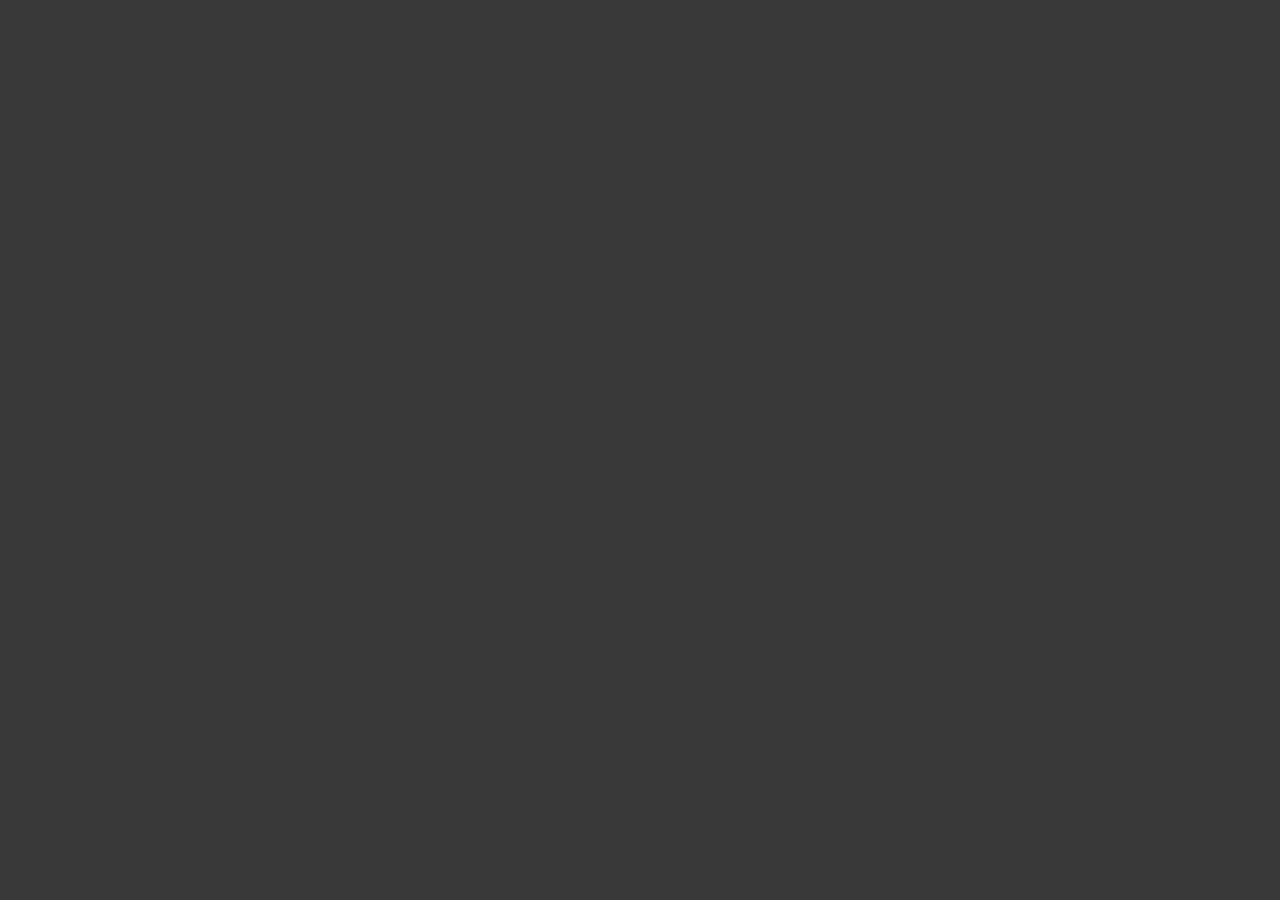
==== index.html @ 82b3f71b "Updated index.html" ====
﻿<!DOCTYPE html>
<html lang="en" class="no-js">

<head>
    <meta charset="UTF-8">
    <meta name="viewport" content="width=device-width, initial-scale=1.0">
    <title>Zachary's Engineering Portfolio</title>

    <!-- Material Icons Font -->
    <link href="https://fonts.googleapis.com/icon?family=Material+Icons" rel="stylesheet">

    <!-- Template Google Font -->
    <link rel="preconnect" href="https://fonts.gstatic.com">
    <link href="https://fonts.googleapis.com/css2?family=IBM+Plex+Mono:wght@300;400;500;600;700&family=Playfair+Display:wght@400;500;600;700;800;900&display=swap" rel="stylesheet">

    <!-- Template CSS Files -->
    <link rel="stylesheet" href="css/bootstrap.min.css">
    <link rel="stylesheet" href="css/simplebar.min.css" />
    <link rel="stylesheet" href="css/font-awesome.min.css" />
    <link rel="stylesheet" type="text/css" href="css/owl.carousel.min.css" />
    <link rel="stylesheet" type="text/css" href="css/owl.theme.default.min.css" />
    <link rel="stylesheet" href="css/style.css">

    <!-- CSS Skin File -->
    <link rel="stylesheet" href="css/skins/cyan.css">

    <!-- Modernizr JS File -->
    <script src="js/modernizr.js"></script>

    <!-- Favicon -->
    <link rel="icon" type="image/png" href="images/departures-icon.png">

</head>

<body class="index dark">
<div id="wrapper" class="page" data-simplebar>
    <!-- Preloader Start -->
    <div id="loader-wrapper">
        <div id="loader"></div>
        <div class="loader-section section-left"></div>
        <div class="loader-section section-right"></div>
    </div>
    <!-- Preloader Ends -->
    <!-- Transition Block Starts -->
    <div id="transitionblock"></div>
    <!-- Transition Block Ends -->
    <!-- Desktop Menu Starts -->
    <div id="navigation" class="is-fixed">
        <a href="#" class="navigation-trigger">Menu<span></span></a>
        <nav id="main-navigation">
            <ul>
                <li><a href="#home" class="link-page link-home active"><span class="material-icons">home</span>home</a></li>
                <li><a href="#about" class="link-page link-about"><span class="material-icons">article</span>about</a></li>
                <li><a href="#work" class="link-page link-work"><span class="material-icons">cases</span>portfolio</a></li>
                <li><a href="#contact" class="link-page"><span class="material-icons">email</span>contact</a></li>
<!--                 <li><a href="#blog" class="link-page"><span class="material-icons">topic</span>blog</a></li> -->
            </ul>
        </nav>
    </div>
    <!-- Desktop Menu Ends -->
    <!-- Sections Starts -->
    <!-- Home Section Starts -->
    <div class="home-section" id="home">
        <div class="home-content">
            <!-- Animated Background Starts -->
            <ul class="circles">
                <li></li>
                <li></li>
                <li></li>
                <li></li>
                <li></li>
                <li></li>
                <li></li>
                <li></li>
                <li></li>
                <li></li>
            </ul>
            <!-- Animated Background Ends -->
            <!-- Background Dotted Pattern Starts -->
            <div class="right-dotted-shape"></div>
            <!-- Background Dotted Pattern Ends -->
            <!-- Home Main Content Starts -->
            <div class="container">
                <div class="row">
                    <div class="col-12">
                        <div class="hero-section d-flex align-items-center justify-content-center">
                            <div class="text-center">
                                <h2>hi ! i’m<span> Zachary.</span></h2>
                                <p>I'm an undergraduate student at UC San Diego, majoring in Aerospace Engineering.</p>
                                <div class="buttons">
                                    <a id="link-about" href="#about" class="btn main-btn link-page"><span>more about me</span></a>
                                </div>
                            </div>
                        </div>
                    </div>
                </div>
            </div>
            <!-- Home Main Content Ends -->
            <!-- Social Media Starts -->
            <div class="home-social d-none d-sm-block">
                <ul class="social list-unstyled d-flex m-0">
<!--                     <li class="facebook"><a title="Facebook" href="#" target="_blank"><i class="fa fa-facebook"></i></a>
                    </li> -->
<!--                     <li class="twitter"><a title="Twitter" href="#"><i class="fa fa-twitter"></i></a>
                    </li> -->
                    <li class="linkedin"><a title="Linkedin" href="https://www.linkedin.com/in/zachary-obispo/" target="_blank"><i class="fa fa-linkedin"></i></a>
                    </li>
<!--                     <li class="dribbble"><a title="Dribbble" href="#"><i class="fa fa-dribbble"></i></a>
                    </li> -->
<!--                     <li class="instagram"><a title="Instagram" href="#"><i class="fa fa-instagram"></i></a>
                    </li> -->
                </ul>
            </div>
            <!-- Social Media Ends -->
            <!-- Home Contact Starts -->
            <div class="home-contact d-none d-sm-block">
                <p>
                    Let's work together
                    <a class="d-block" href="mailto:zmobispo@gmail.com">zmobispo@gmail.com</a>
                    <span>(619)513-4808</span>
                </p>
            </div>
            <!-- Home Contact Ends -->
        </div>
    </div>
    <!-- Home Section Ends -->
    <!-- About Section Starts -->
    <div class="section about-section" id="about">
        <div id="about-content">
            <!-- Heading Starts -->
            <div class="heading text-left text-md-center">
                <h2>
                    about <span>me</span>
                </h2>
            </div>
            <!-- Heading Ends -->
            <!-- Personal Infos Starts -->
            <div class="container infos">
                <div class="row infos-holder align-items-center">
                    <div class="col-12 col-lg-5">
                        <img class="img-fluid d-block photo" src="images/Professional Headshot.jpg" alt="Professional Headshot" />
                    </div>
                    <div class="col-12 col-lg-7">
                        <p class="m-0">
                            I'm Zachary Obispo, I have worked on various engineering projects, including CFD research, humanoid robots, and rocketry. I am a future graduate student looking for opportunities to further my knowledge and experience in the field of aerospace engineering.
                        <div class="row text-nowrap">
                            <div class="d-flex col-12 col-sm-6 personal-list-container personal-list-container-1">
                                <ul class="list-unstyled personal-info w-100">
                                    <li>
                                        <p><span class="material-icons">cake</span><span>Birthdate : </span>April 2005</p>
                                    </li>
                                    <li>
                                        <p><span class="material-icons">flag</span><span>Nationality : </span>American</p>
                                    </li>
                                    <li>
                                        <p><span class="material-icons">settings</span><span>Experience : </span>2 years</p>
                                    </li>
                                </ul>
                            </div>
                            <div class="d-flex col-12 col-sm-6 personal-list-container personal-list-container-2">
                            <ul class="list-unstyled personal-info w-100">
                                <li>
                                    <p><span class="material-icons">call</span><span>Phone : </span>(619) 513-4808</p>
                                </li>
                                <li>
                                    <p><span class="material-icons">location_on</span><span>Address : </span>San Diego, CA</p>
                                </li>
                                <li>
                                    <p><span class="material-icons">email</span><span>Email : </span>zmobispo@gmail.com</p>
                                </li>
                            </ul>
                        </div>
                        </div>
                        <!-- Download Resume Starts -->
                        <a href="Zachary Obispo's Resume.pdf" class="btn main-btn" target="blank"><span>download my resume</span></a>
                        <!-- Download Resume Ends -->
                    </div>

                </div>
            </div>
            <!-- Personal Infos Ends -->
            <!-- Resume Starts -->
            <div class="w-100 resume">
                <div class="container">
                    <div class="row">
                        <div class="col-12 pl-0">
                            <h4 class="subtitle text-center">My resume</h4>
                        </div>
                        <div class="resume-header">
                            <p class="active" id="experience">experience</p>
                            <p id="education">education</p>
                        </div>
                        <div class="col-12 resume-holder">
                            <!-- Experience Starts -->
                            <div id="experiencecarousel" class="owl-carousel owl-theme visiblecarousel">
                                <!-- Experience Item Starts -->
                                <div class="resume-item item">
                                    <div class="d-flex align-items-center justify-content-between">
                                        <h5 class="mb-0">Mechanical Team Member</h5>
                                        <h6 class="mb-0">2026 - now</h6>
                                    </div>
                                    <span class="company d-inline-block mb-2">Fusion 360, ANSYS Mechanical</span>
                                    <p>I am responsible for the design, simulation, and manufacturing of the torso of a humanoid robot for Triton Droids at UCSD.</p>
                                </div>
                                <!-- Experience Item Ends -->
                                <!-- Experience Item Starts -->
                                <div class="resume-item item">
                                    <div class="d-flex align-items-center justify-content-between">
                                        <h5 class="mb-0">Undergraduate Researcher</h5>
                                        <h6 class="mb-0">4/26 - NOW</h6>
                                    </div>
                                    <span class="company d-inline-block mb-2">ANSYS Fluent</span>
                                    <p>I am involved in CFD research on laminar mixing layers with mentorship from Professor Keiko Nomura under the Mechanical and Aerospace Engineering department at UCSD.</p>
                                </div>
                                <!-- Experience Item Ends -->
                                <!-- Experience Item Starts -->
                                <div class="resume-item item">
                                    <div class="d-flex align-items-center justify-content-between">
                                        <h5 class="mb-0">Project Engineer</h5>
                                        <h6 class="mb-0">10/24 - 5/25</h6>
                                    </div>
                                    <span class="company d-inline-block mb-2">SolidWorks</span>
                                    <p>I lead a team of engineers in the design, analysis, and testing of a rocket, powered by a G-class motor, under the guidance of members from Rocket Propulsion Laboratory at UCSD.</p>
                                </div>
                                <!-- Experience Item Ends -->
                                <!-- Experience Item Starts -->
                                <div class="resume-item item">
                                    <div class="d-flex align-items-center justify-content-between">
                                        <h5 class="mb-0">MATLAB App Developer</h5>
                                        <h6 class="mb-0">1/26 - 6/26</h6>
                                    </div>
                                    <span class="company d-inline-block mb-2">MATLAB</span>
                                    <p>My role included devloping MATLAB code with Professor Marko Lubarda as part of an app that randomly generates solid mechanics problems to enchance student learning. </p>
                                </div>
                                <!-- Experience Item Ends -->
                            </div>
                            <!-- Experience Ends -->
                            <!-- Education Starts -->
                            <div id="educationcarousel" class="owl-carousel owl-theme hiddencarousel">
                                <!-- Education Item Starts -->
                                <div class="resume-item item">
                                    <div class="d-flex align-items-center justify-content-between">
                                        <h5 class="mb-0">B.S. Aerospace</h5>
                                        <h6 class="mb-0">2023 - 2027</h6>
                                    </div>
                                    <span class="company d-inline-block mb-2">UC San Diego</span>
                                    <p>I am currently pursuing a Bachelor of Science in Aerospace Engineering at UC San Diego with an expected graduation date of June, 2027.</p>
                                </div>
                                <!-- Education Item Ends -->
                                <!-- Education Item Starts -->
                                <div class="resume-item item">
                                    <div class="d-flex align-items-center justify-content-between">
                                        <h5 class="mb-0">M.S. Aerospace</h5>
                                        <h6 class="mb-0">2027 - 2028</h6>
                                    </div>
                                    <span class="company d-inline-block mb-2">UC San Diego</span>
                                    <p>I was accepted into the Master's program in Aerospace Engineering at UC San Diego for the 2027-2028 academic year with an expected graduation date of June, 2028.</p>
                                </div>
                                <!-- Education Item Ends -->
                            </div>
                            <!-- Education Ends -->
                        </div>
                    </div>
                </div>
            </div>
            <!-- Resume Ends -->
            <div class="badges">
                <div class="container">
                    <div class="row text-center">
                        <!-- Fact Badge Item Starts -->
                        <div class="col-12 col-md-4">
                            <span class="material-icons">cases</span>
                            <h3>2</h3>
                            <p>Years Experience</p>
                        </div>
                        <!-- Fact Badge Item Ends -->
                        <!-- Fact Badge Item Starts -->
                        <div class="col-12 col-md-4">
                            <span class="material-icons">thumb_up</span>
                            <h3>6</h3>
                            <p>projects</p>
                        </div>
                        <!-- Fact Badge Item Ends -->
                        <!-- Fact Badge Item Starts -->
                        <div class="col-12 col-md-4">
                            <span class="material-icons">sentiment_very_satisfied</span>
                            <h3>1</h3>
                            <p>Eager Engineer</p>
                        </div>
                        <!-- Fact Badge Item Ends -->
                    </div>
                </div>
            </div>
            <!-- Fun Facts Ends -->
            <!-- Skills Starts -->
            <div class="container skills">
                <div class="row">
                    <div class="col-12">
                        <h4 class="subtitle">
                            <!--<span class="material-icons">download_done</span>-->
                            My skills</h4>
                    </div>
                    <!-- Skill Bar Starts -->
                    <div class="col-12 col-md-6">
                        <span class="skill-text">ANSYS Fluent</span>
                        <div class="chart-bar">
                            <span class="item-progress" data-percent="86" style="width: 86%;"></span>
                            <span class="percent" style="right: 14%;">86%<span class="arrow"></span></span>
                        </div>
                    </div>
                    <!-- Skill Bar Ends -->
                    <!-- Skill Bar Starts -->
                    <div class="col-12 col-md-6">
                        <span class="skill-text">ANSYS Mechanical</span>
                        <div class="chart-bar">
                            <span class="item-progress" data-percent="67" style="width: 67%;"></span>
                            <span class="percent" style="right: 33%;">67%<span class="arrow"></span></span>
                        </div>
                    </div>
                    <!-- Skill Bar Ends -->
                    <!-- Skill Bar Starts -->
                    <div class="col-12 col-md-6">
                        <span class="skill-text">Fusion 360</span>
                        <div class="chart-bar">
                            <span class="item-progress" data-percent="82" style="width: 82%;"></span>
                            <span class="percent" style="right: 18%;">82%<span class="arrow"></span></span>
                        </div>
                    </div>
                    <!-- Skill Bar Ends -->
                    <!-- Skill Bar Starts -->
                    <div class="col-12 col-md-6">
                        <span class="skill-text">SolidWorks</span>
                        <div class="chart-bar">
                            <span class="item-progress" data-percent="85" style="width: 85%;"></span>
                            <span class="percent" style="right: 15%;">85%<span class="arrow"></span></span>
                        </div>
                    </div>
                    <!-- Skill Bar Ends -->
                    <!-- Skill Bar Starts -->
                    <div class="col-12 col-md-6">
                        <span class="skill-text">MATLAB</span>
                        <div class="chart-bar">
                            <span class="item-progress" data-percent="92" style="width: 92%;"></span>
                            <span class="percent" style="right: 10%;">92%<span class="arrow"></span></span>
                        </div>
                    </div>
                    <!-- Skill Bar Ends -->
                    <!-- Skill Bar Starts -->
                    <div class="col-12 col-md-6">
                        <span class="skill-text ">3D Printing</span>
                        <div class="chart-bar">
                            <span class="item-progress" data-percent="89" style="width: 89%;"></span>
                            <span class="percent" style="right: 11%;">89%<span class="arrow"></span></span>
                        </div>
                    </div>
                    <!-- Skill Bar Ends -->
                    <!-- Skill Bar Starts -->
                    <div class="col-12 col-md-6">
                        <span class="skill-text ">OpenRocket</span>
                        <div class="chart-bar">
                            <span class="item-progress" data-percent="71" style="width: 71%;"></span>
                            <span class="percent" style="right: 29%;">71%<span class="arrow"></span></span>
                        </div>
                    </div>
                    <!-- Skill Bar Ends -->
                    <!-- Skill Bar Starts -->
                    <div class="col-12 col-md-6">
                        <span class="skill-text">Teamwork</span>
                        <div class="chart-bar">
                            <span class="item-progress" data-percent="95" style="width: 95%;"></span>
                            <span class="percent" style="right: 5%;">95%<span class="arrow"></span></span>
                        </div>
                    </div>
                    <!-- Skill Bar Ends -->
                </div>
            </div>
            <!-- Skills Ends -->
            <!-- Fun Facts Starts -->
        </div>
    </div>
    <!-- About Section Ends -->
    <!-- Portfolio Section Starts -->
    <div class="section work-section" id="work">
        <div id="work-content">
            <!-- Heading Starts -->
            <div class="heading text-left text-md-center">
                <h2>
                    my <span>portfolio</span>
                </h2>
            </div>
            <!-- Heading Ends -->
            <div class="container portfolio-container">
                <!-- Portfolio Items Starts -->
                <div class="grid row w-100 m-0 text-left">
                    <div class="item-title-hover"></div>
                    <!-- Portfolio Item Starts -->
                    <div class="grid__item col-12 col-md-6 col-lg-4" data-size="960x640">
                        <a class="d-block" href="images/projects/Velocity Animation - Case 2.gif" data-title="CFD Research" data-category="research">
                            <!-- ¨Project Main Image Starts -->
                            <img class="img-fluid" src="images/projects/Velocity Contours at t=0.2s.png" alt="Laminar Spatial Mixing Layer - Case 2" />
                            <!-- ¨Project Main Image Ends -->
                            <!-- ¨Project Details Starts -->
                            <div class="description description--grid">
                                <h3>CFD Research</h3>
                                    <p class="project-description">
                                        Conducted computational fluid dynamics research on laminar spatial mixing layers using ANSYS Fluent, analyzing flow development and spatial mixing behavior over various cases. Mixing layer growth was measured using velocity contours and vorticity thickness plots.
                                    </p>
                                <div class="details">
                                    <ul class="list-unstyled">
                                        <li>
                                            <span>Project : </span>
                                            <span>Laminar Spatial Mixing Layers</span>
                                        </li>
                                        <li>
                                            <span>Position : </span>
                                            <span>Undergraduate Researcher</span>
                                        </li>
                                        <li>
                                            <span>Tools : </span>
                                            <span>ANSYS Fluent</span>
                                        </li>
                                        <li>
                                            <span>Advisor : </span>
                                            <span>Prof. Keiko Nomura</span>
                                        </li>
                                        <li>
                                            <span>Duration : </span>
                                            <span>April 2026 - Present</span>
                                        </li>
                                    </ul>
                                    <!-- Project Preview Desktop Link Starts -->
                                    <span class="btn main-btn d-none d-md-inline-block" onclick="window.open('https://preview_of_project.com')">
                                        <span>view project</span>
                                    </span>
                                    <!-- Project Preview Desktop Link Ends -->
                                </div>
                            </div>
                            <!-- Project Details Ends -->
                        </a>
                        <!-- Project Preview Mobile Link Starts -->
                        <span class="btn main-btn d-inline-block d-md-none" onclick="window.open('https://preview_of_project.com')">
                                <span>view project</span>
                            </span>
                        <!-- Project Preview Mobile Link Ends -->
                    </div>
                    <!-- Portfolio Item Ends -->
                    <!-- Portfolio Item Starts -->
                    <div class="grid__item col-12 col-md-6 col-lg-4" data-size="793x1080">
                        <a class="d-block" href="images/projects/Entire Torso.png" data-title="Triton Droids at UCSD" data-category="mechanical design">
                            <!-- ¨Project Main Image Starts -->
                            <img class="img-fluid" src="images/projects/Entire Torso.png" alt="Humanoid Torso" />
                            <!-- ¨Project Main Image Ends -->
                            <!-- ¨Project Details Starts -->
                            <div class="description description--grid">
                                <h3>Triton Droids at UCSD</h3>
                                    <p class="project-description">
                                        Improved upon the design for the torso of a humanoid robot, focusing on the upper torso module. The open cage design is comprised of several T-slotted frames, joined by anchor connectors, along with a custom shoulder joint to house a pair of RobStride 03 motors.
                                    </p>
                                <div class="details">
                                    <ul class="list-unstyled">
                                        <li>
                                            <span>Project : </span>
                                            <span>Humanoid Robot</span>
                                        </li>
                                        <li>
                                            <span>Position : </span>
                                            <span>Mechanical Team</span>
                                        </li>
                                        <li>
                                            <span>Tools : </span>
                                            <span>Fusion 360, ANSYS Mechanical</span>
                                        </li>
                                        <li>
                                            <span>Module :</span>
                                            <span>Upper Torso</span>
                                        </li>
                                        <li>
                                            <span>Duration : </span>
                                            <span>August 2026 - Present</span>
                                        </li>
                                    </ul>
                                    <!-- Project Preview Desktop Link Starts -->
                                    <span class="btn main-btn d-none d-md-inline-block" onclick="window.open('https://preview_of_project.com')">
                                        <span>view project</span>
                                    </span>
                                    <!-- Project Preview Desktop Link Ends -->
                                </div>
                            </div>
                            <!-- Project Details Ends -->
                        </a>
                        <!-- Project Preview Mobile Link Starts -->
                        <span class="btn main-btn d-inline-block d-md-none" onclick="window.open('https://preview_of_project.com')">
                                <span>view project</span>
                            </span>
                        <!-- Project Preview Mobile Link Ends -->
                    </div>
                    <!-- Portfolio Item Ends -->
                    <!-- Portfolio Item Starts -->
                    <div class="grid__item col-12 col-md-6 col-lg-4" data-size="716x1080">
                        <a class="d-block" href="images/projects/bnoket flow simulation.gif" data-title="Rocket Propulsion Laboratory at UCSD" data-category="rocketry">
                            <!-- ¨Project Main Image Starts -->
                            <img class="img-fluid" src="images/projects/bnoket flow simulation model.png" alt="Rocket Design and Testing" />
                            <!-- ¨Project Main Image Ends -->
                            <!-- ¨Project Details Starts -->
                            <div class="description description--grid">
                                <h3>Rocket Propulsion Laboratory at UCSD</h3>
                                    <p class="project-description">
                                        Designed and tested a rocket powered by a G80T-13 motor, focusing on the fin can and nose cone modules. Utilized OpenRocket and SolidWorks for design and simulation.
                                    </p>
                                <div class="details">
                                    <ul class="list-unstyled">
                                        <li>
                                            <span>Project : </span>
                                            <span>Rocket Design and Testing</span>
                                        </li>
                                        <li>
                                            <span>Position : </span>
                                            <span>Project Engineer</span>
                                        </li>
                                        <li>
                                            <span>Tools : </span>
                                             <span>OpenRocket, SolidWorks</span>
                                        </li>
                                        <li>
                                            <span>Modules : </span>
                                            <span>Fin Can, Nose Cone</span>
                                        </li>
                                        <li>
                                            <span>Duration : </span>
                                            <span>October 2024 - May 2025</span>
                                        </li>
                                    </ul>
                                    <!-- Project Preview Desktop Link Starts -->
                                    <span class="btn main-btn d-none d-md-inline-block" onclick="window.open('https://preview_of_project.com')">
                                        <span>view project</span>
                                    </span>
                                    <!-- Project Preview Desktop Link Ends -->
                                </div>
                            </div>
                            <!-- Project Details Ends -->
                        </a>
                        <!-- Project Preview Mobile Link Starts -->
                        <span class="btn main-btn d-inline-block d-md-none" onclick="window.open('https://preview_of_project.com')">
                                <span>view project</span>
                            </span>
                        <!-- Project Preview Mobile Link Ends -->
                    </div>
                    <!-- Portfolio Item Ends -->
                    <!-- Portfolio Item Starts -->
                    <div class="grid__item col-12 col-md-6 col-lg-4" data-size="718x1080">
                        <a class="d-block" href="images/projects/Level 4 Pressure Contours.png" data-title="CFD Wing Study" data-category="CFD Research">
                            <!-- ¨Project Main Image Starts -->
                            <img class="img-fluid" src="images/projects/Level 4 Pressure Contours.png" alt="CFD Wing Study" />
                            <!-- ¨Project Main Image Ends -->
                            <!-- ¨Project Details Starts -->
                            <div class="description description--grid">
                                <h3>CFD Wing Study</h3>
                                    <p class="project-description">
                                        Analyzed the pressure distribution over a wing to model the lift and drag forces acting on the wing. A mesh study was conducted to ensure the accuracy of results while optimizing computational resources.
                                    </p>
                                <div class="details">
                                    <ul class="list-unstyled">
                                        <li>
                                            <span>Project : </span>
                                            <span>Pressure Analysis Over a Wing</span>
                                        </li>
                                        <li>
                                            <span>Position : </span>
                                            <span>CFD Engineer</span>
                                        </li>
                                        <li>
                                            <span>Tools : </span>
                                            <span>ANSYS Fluent</span>
                                        </li>
                                        <li>
                                            <span>Geometry : </span>
                                            <span>ONERA M6 Airfoil</span>
                                        </li>
                                        <li>
                                            <span>Model : </span>
                                            <span>k-omega SST </span>
                                        </li>
                                    </ul>
                                    <!-- Project Preview Desktop Link Starts -->
                                    <span class="btn main-btn d-none d-md-inline-block" onclick="window.open('https://preview_of_project.com')">
                                        <span>view project</span>
                                    </span>
                                    <!-- Project Preview Desktop Link Ends -->
                                </div>
                            </div>
                            <!-- Project Details Ends -->
                        </a>
                        <!-- Project Preview Mobile Link Starts -->
                        <span class="btn main-btn d-inline-block d-md-none" onclick="window.open('https://preview_of_project.com')">
                                <span>view project</span>
                            </span>
                        <!-- Project Preview Mobile Link Ends -->
                    </div>
                    <!-- Portfolio Item Ends -->
                    <!-- Portfolio Item Starts -->
                    <div class="grid__item col-12 col-md-6 col-lg-4" data-size="718x1080">
                        <a class="d-block" href="images/projects/Mach Wave Animation.gif" data-title="Mach Wave" data-category="CFD Research">
                            <!-- ¨Project Main Image Starts -->
                            <img class="img-fluid" src="images/projects/Mach Wave (Iter = 1500).png" alt="Mach Wave" />
                            <!-- ¨Project Main Image Ends -->
                            <!-- ¨Project Details Starts -->
                            <div class="description description--grid">
                                <h3>Mach Wave</h3>
                                    <p class="project-description">
                                        Developed a custom CFD algorithm via MATLAB to simulate the propagation of a Mach wave over a flat plate at speeds of Mach 4. The algorithm was validated against theoretical results and used to analyze the behavior of the Mach wave under various conditions.
                                    </p>
                                <div class="details">
                                    <ul class="list-unstyled">
                                        <li>
                                            <span>Project : </span>
                                            <span>CFD Algorithm Development</span>
                                        </li>
                                        <li>
                                            <span>Position : </span>
                                            <span>CFD Engineer</span>
                                        </li>
                                        <li>
                                            <span>Tools : </span>
                                            <span>MATLAB</span>
                                        </li>
                                        <li>
                                            <span>Eqns : </span>
                                            <span>Compressible Navier-Stokes, Ideal Gas, Sutherland</span>
                                        </li>
                                        <li>
                                            <span>Methods : </span>
                                            <span>MacCormick's Method, CFL Criterion</span>
                                        </li>
                                    </ul>
                                    <!-- Project Preview Desktop Link Starts -->
                                    <span class="btn main-btn d-none d-md-inline-block" onclick="window.open('https://preview_of_project.com')">
                                        <span>view project</span>
                                    </span>
                                    <!-- Project Preview Desktop Link Ends -->
                                </div>
                            </div>
                            <!-- Project Details Ends -->
                        </a>
                        <!-- Project Preview Mobile Link Starts -->
                        <span class="btn main-btn d-inline-block d-md-none" onclick="window.open('https://preview_of_project.com')">
                                <span>view project</span>
                            </span>
                        <!-- Project Preview Mobile Link Ends -->
                    </div>
                    <!-- Portfolio Item Ends -->
                    <!-- Portfolio Item Starts -->
                    <div class="grid__item col-12 col-md-6 col-lg-4" data-size="960x640">
                        <a class="d-block" href="images/projects/Frame Example 1.png" data-title="MATLAB App Development" data-category="MATLAB">
                            <!-- ¨Project Main Image Starts -->
                            <img class="img-fluid" src="images/projects/Frame Example 1.png" alt="MATLAB App Development" />
                            <!-- ¨Project Main Image Ends -->
                            <!-- ¨Project Details Starts -->
                            <div class="description description--grid">
                                <h3>MATLAB App Development</h3>
                                    <p class="project-description">
                                        Developed a MATLAB app to generate statics and solid mechanics problems for students. The app allows users to generate and solve a random set of problems, providing an interactive learning experience.
                                    </p>
                                <div class="details">
                                    <ul class="list-unstyled">
                                        <li>
                                            <span>Project : </span>
                                            <span>Solid Mechanics Problem Generator</span>
                                        </li>
                                        <li>
                                            <span>Position : </span>
                                            <span>MATLAB App Developer</span>
                                        </li>
                                        <li>
                                            <span>Tools : </span>
                                            <span>MATLAB, ChatGPT, Gemini</span>
                                        </li>
                                        <li>
                                            <span>Advisor : </span>
                                            <span>Prof. Marko Lubarda</span>
                                        </li>
                                        <li>
                                            <span>Duration : </span>
                                            <span>January 2026 - June 2026</span>
                                        </li>
                                    </ul>
                                    <!-- Project Preview Desktop Link Starts -->
                                    <span class="btn main-btn d-none d-md-inline-block" onclick="window.open('https://preview_of_project.com')">
                                        <span>view project</span>
                                    </span>
                                    <!-- Project Preview Desktop Link Ends -->
                                </div>
                            </div>
                            <!-- Project Details Ends -->
                        </a>
                        <!-- Project Preview Mobile Link Starts -->
                        <span class="btn main-btn d-inline-block d-md-none" onclick="window.open('https://preview_of_project.com')">
                                <span>view project</span>
                            </span>
                        <!-- Project Preview Mobile Link Ends -->
                    </div>
                    <!-- Portfolio Item Ends -->
                </div>
                <!-- Portfolio Items Ends -->
                <!-- ¨Close Portfolio Item Starts -->
                <div class="preview">
                    <button class="action action--close">
                            <span class="position-relative d-block">
                                <span class="navigation-close-line"></span>
                                <span class="navigation-close-line"></span>
                            </span>
                    </button>
                    <div class="description description--preview"></div>
                </div>
                <!-- ¨Close Portfolio Item Ends -->
            </div>
        </div>
    </div>
    <!-- Portfolio Section Ends -->
    <!-- Contact Section Starts -->
    <div class="section contact-section" id="contact">
        <div id="contact-content">
            <!-- Heading Starts -->
            <div class="heading text-left text-md-center">
                <h2>
                    get <span>in touch</span>
                </h2>
            </div>
            <!-- Heading Ends -->
            <div class="container">
                <!-- Contact Boxes Starts -->
                <div class="row boxes">
                    <!-- Contact Box Item Starts -->
                    <div class="col-12 col-lg-4">
                        <div class="box">
                            <span class="material-icons">call</span>
                            <p>(619) 513-4808</p>
                        </div>
                    </div>
                    <!-- Contact Box Item Ends -->
                    <!-- Contact Box Item Starts -->
                    <div class="col-12 col-lg-4">
                        <div class="box">
                            <span class="material-icons">email</span>
                            <p>zmobispo@gmail.com</p>
                        </div>
                    </div>
                    <!-- Contact Box Item Ends -->
                    <!-- Contact Box Item Starts -->
                    <div class="col-12 col-lg-4">
                        <div class="box last-box">
                            <span class="material-icons">location_on</span>

                            <p>San Diego, CA</p>
                        </div>
                    </div>
                    <!-- Contact Box Item Ends -->
                </div>
                <!-- Contact Boxes Ends -->
                <div class="separator"></div>
                <!-- Contact Form Starts -->
                <div class="row">
                    <div class="col-12 col-lg-4 leftside">
                        <div>
                            <h4 class="mb-0">send me an email</h4>
                            <p>
                                Feel free to get in touch with me. I am always open to discussing opportunities, new projects or collaborations.
                            </p>
                        </div>
                        <div>
<!--                             <h4>follow me</h4>
 -->                            <!-- Social Media Starts -->
<!--                             <ul class="social list-unstyled mb-5 mb-lg-0 p-0 d-flex">
                                <li class="facebook"><a title="Facebook" href="#"><i class="fa fa-facebook"></i></a>
                                </li>
                                <li class="twitter"><a title="Twitter" href="#"><i class="fa fa-twitter"></i></a>
                                </li>
                                <li class="youtube"><a title="Linkedin" href="#"><i class="fa fa-linkedin"></i></a>
                                </li>
                                <li class="dribbble"><a title="behance" href="#"><i class="fa fa-behance"></i></a>
                                </li>
                            </ul> -->
                            <!-- Social Media Ends -->
                        </div>
                    </div>
                    <div class="col-12 col-lg-8">
                        <form class="formcontact" method="post" action="php/process-form.php">
                            <div class="row contactform">
                                <div class="col-12 col-md-4">
                                    <input type="text" name="name" placeholder="YOUR NAME" autocomplete="off">
                                </div>
                                <div class="col-12 col-md-4">
                                    <input type="text" name="name" placeholder="SUBJECT" autocomplete="off">
                                </div>
                                <div class="col-12 col-md-4">
                                    <input type="email" name="email" placeholder="YOUR EMAIL" autocomplete="off">
                                </div>
                                <div class="col-12">
                                    <textarea name="message" placeholder="YOUR MESSAGE"></textarea>
                                </div>
                                <div class="col-12">
                                    <button type="submit" class="btn main-btn"><span>Send Message</span></button>
                                </div>
                                <div class="col-12 form-message d-none">
                                    <span class="output_message text-center text-uppercase"></span>
                                </div>
                            </div>
                        </form>
                    </div>
                </div>

                <!-- Contact Boxes Ends -->
            </div>
        </div>
    </div>
    <!-- Contact Section Ends -->
    <!-- Blog Section Starts -->
    <div class="section blog-section" id="blog">
        <div id="blog-content">
            <!-- Heading Starts -->
            <div class="heading text-left text-md-center">
                <h2>
                    latest <span>posts</span>
                </h2>
            </div>
            <!-- Heading Ends -->
            <!-- Latest Posts Starts -->
            <div class="container">
                <div class="row">
                    <!-- Single Post Starts -->
                    <div class="col-12 post-container">
                        <div class="post-thumb">
                            <a href="blog-post.html" class="d-block">
                                <img src="http://via.placeholder.com/820x423.jpg" class="img-fluid" alt="Blog Post">
                            </a>
                        </div>
                        <div class="post-content">
                            <div class="post-date d-none d-sm-flex">
                                <span>15</span>
                                <span>NOV</span>
                            </div>
                            <div class="entry-header">
                                <a href="blog-post.html">Best WordPress Themes for Affiliate Marketing in 2020</a>
                                <p>Lorem ipsum dolor sit amet, consetetur sadipscing elitr, sed diam nonumy eirmod tempor invidunt ut labore dolor sit amet, consetetur diam nonumy eirmod tempor invid sadipscing elitr, sed diam nonumy eirmod tempor invidunt ut labore...
                                </p>
                            </div>
                        </div>
                    </div>
                    <!-- Single Post Ends -->
                    <!-- Single Post Starts -->
                    <div class="col-12 post-container">
                        <div class="post-thumb">
                            <a href="blog-post.html" class="d-block">
                                <img src="http://via.placeholder.com/820x423.jpg" class="img-fluid" alt="Blog Post">
                            </a>
                        </div>
                        <div class="post-content">
                            <div class="post-date d-none d-sm-flex">
                                <span>23</span>
                                <span>JAN</span>
                            </div>
                            <div class="entry-header">
                                <a href="blog-post.html">Top 7 Fullstack Development Trends To Follow In 2021</a>
                                <p>Lorem ipsum dolor sit amet, consetetur sadipscing elitr, sed diam nonumy eirmod tempor invidunt ut labore dolor sit amet, consetetur diam nonumy eirmod tempor invid sadipscing elitr, sed diam nonumy eirmod tempor invidunt ut labore...
                                </p>
                            </div>
                        </div>
                    </div>
                    <!-- Single Post Ends -->
                    <!-- Single Post Starts -->
                    <div class="col-12 post-container">
                        <div class="post-thumb">
                            <a href="blog-post.html" class="d-block">
                                <img src="http://via.placeholder.com/820x423.jpg" class="img-fluid" alt="Blog Post">
                            </a>
                        </div>
                        <div class="post-content">
                            <div class="post-date d-none d-sm-flex">
                                <span>04</span>
                                <span>DEC</span>
                            </div>
                            <div class="entry-header">
                                <a href="blog-post.html">6 Tools You Can Use For Marketing Outside Social Media</a>
                                <p>Lorem ipsum dolor sit amet, consetetur sadipscing elitr, sed diam nonumy eirmod tempor invidunt ut labore dolor sit amet, consetetur diam nonumy eirmod tempor invid sadipscing elitr, sed diam nonumy eirmod tempor invidunt ut labore...
                                </p>
                            </div>
                        </div>
                    </div>
                    <!-- Single Post Ends -->
                </div>
                <div class="row">
                    <div class="col-12 text-center">
                        <a href="blog.html" class="btn main-btn allposts"><span>all posts</span></a>
                    </div>
                </div>
            </div>
            <!-- Latest Posts Ends -->
        </div>
    </div>
    <!-- Blog Section Ends -->
    <!-- Sections Ends -->
</div>
<script src="js/jquery-3.6.0.js"></script>
<script src="js/simplebar.min.js"></script>
<script src="js/bootstrap.min.js"></script>
<script src="js/imagesloaded.pkgd.min.js"></script>
<script src="js/masonry.pkgd.min.js"></script>
<script src="js/classie.js"></script>
<script src="js/main_portfolio.js"></script>
<script src="js/owl.carousel.min.js"></script>
<script src="js/custom.js"></script>

</body>

</html>
---- css/simplebar.min.css ----
@media(min-width: 992px){[data-simplebar]{position:relative;flex-direction:column;flex-wrap:wrap;justify-content:flex-start;align-content:flex-start;align-items:flex-start}.simplebar-wrapper{overflow:hidden;width:inherit;height:inherit;max-width:inherit;max-height:inherit}.simplebar-mask{direction:inherit;position:absolute;overflow:hidden;padding:0;margin:0;left:0;top:0;bottom:0;right:0;width:auto!important;height:auto!important;z-index:0}.simplebar-offset{direction:inherit!important;box-sizing:inherit!important;resize:none!important;position:absolute;top:0;left:0;bottom:0;right:0;padding:0;margin:0;-webkit-overflow-scrolling:touch}.simplebar-content-wrapper{direction:inherit;box-sizing:border-box!important;position:relative;display:block;height:100%;width:auto;visibility:visible;overflow:auto;max-width:100%;max-height:100%}.simplebar-content:after,.simplebar-content:before{content:' ';display:table}.simplebar-placeholder{max-height:100%;max-width:100%;width:100%;pointer-events:none}.simplebar-height-auto-observer-wrapper{box-sizing:inherit!important;height:100%;width:100%;max-width:1px;position:relative;float:left;max-height:1px;overflow:hidden;z-index:-1;padding:0;margin:0;pointer-events:none;flex-grow:inherit;flex-shrink:0;flex-basis:0}.simplebar-height-auto-observer{box-sizing:inherit;display:block;opacity:0;position:absolute;top:0;left:0;height:1000%;width:1000%;min-height:1px;min-width:1px;overflow:hidden;pointer-events:none;z-index:-1}.simplebar-track{z-index:1;position:absolute;right:0;bottom:0;pointer-events:none;overflow:hidden}[data-simplebar].simplebar-dragging .simplebar-content{pointer-events:none;user-select:none;-webkit-user-select:none}[data-simplebar].simplebar-dragging .simplebar-track{pointer-events:all}.simplebar-scrollbar{position:absolute;right:2px;width:7px;min-height:10px}.simplebar-scrollbar:before{position:absolute;content:'';background:#000;border-radius:7px;left:0;right:0;opacity:0;transition:opacity .2s linear}.simplebar-track .simplebar-scrollbar.simplebar-visible:before{opacity:.5;transition:opacity 0s linear}.simplebar-track.simplebar-vertical{top:0;width:11px}.simplebar-track.simplebar-vertical .simplebar-scrollbar:before{top:2px;bottom:2px}.simplebar-track.simplebar-horizontal{left:0;height:11px}.simplebar-track.simplebar-horizontal .simplebar-scrollbar:before{height:100%;left:2px;right:2px}.simplebar-track.simplebar-horizontal .simplebar-scrollbar{right:auto;left:0;top:2px;height:7px;min-height:0;min-width:10px;width:auto}[data-simplebar-direction=rtl] .simplebar-track.simplebar-vertical{right:auto;left:0}.hs-dummy-scrollbar-size{direction:rtl;position:fixed;opacity:0;visibility:hidden;height:500px;width:500px;overflow-y:hidden;overflow-x:scroll}.simplebar-scrollbar::before {
                                                                                                                                                                                                                                                                                                                                                                                                                                                                                                                                                                                                                                                                                                                                                                                                                                                                                                                                                                                                                                                                                                                                                                                                                                                                                                                                                                                                                                                                                                                                                                                                                                                                                                                                                                                                                                                                                                                                                                                                                                                                                                                                                                                                                                                                                                                                                                                                                                                                                                                                                                                                                                                                                                                                                                                                                                              background-color: #ddd;
                                                                                                                                                                                                                                                                                                                                                                                                                                                                                                                                                                                                                                                                                                                                                                                                                                                                                                                                                                                                                                                                                                                                                                                                                                                                                                                                                                                                                                                                                                                                                                                                                                                                                                                                                                                                                                                                                                                                                                                                                                                                                                                                                                                                                                                                                                                                                                                                                                                                                                                                                                                                                                                                                                                                                                                                                                              opacity: 1 !important;
                                                                                                                                                                                                                                                                                                                                                                                                                                                                                                                                                                                                                                                                                                                                                                                                                                                                                                                                                                                                                                                                                                                                                                                                                                                                                                                                                                                                                                                                                                                                                                                                                                                                                                                                                                                                                                                                                                                                                                                                                                                                                                                                                                                                                                                                                                                                                                                                                                                                                                                                                                                                                                                                                                                                                                                                                                          }

    .simplebar-track.simplebar-vertical {
        width: 6px;
    }

    .simplebar-scrollbar {
        width: 6px !important;
        right: 0;
    }}
---- css/style.css ----
/*
Template Name: Sliim - Personal Portfolio
Author: celtano
Author URI: http://themeforest.net/user/celtano
Description: Sliim - Personal Portfolio
Version: 1.0
*/

/*------------------------------------------------------------------
[Table of contents]
	+ General
	    - Miscellaneous
	    - Buttons
	    - Dark Skin
		- Transition Block
		- Loader
		- Navigation
	+ Sections
		+ Home
		    - Home Animated Background
		+ About
		    - Personal Infos
		    - Resume
		    - Skills
		    - Badges
		+ Portfolio
		    - Grid
		    - Preview
        + Contact
            - Boxes
            - Social Media Icons
            - Contact Form
		- Blog
	- Responsive Design
-------------------------------------------------------------------*/

/* [ GENERAL ] */

/*================================================== */

/*** Miscellaneous ***/

* {
    padding: 0;
    margin: 0;
    box-sizing: border-box;
}

html,
body {
    position: relative;
    height: 100%;
}

body {
    font-family: "IBM Plex Mono", monospace;
    height: 100%;
    color: #404854;
}

body p {
    font-size: 17px;
    line-height: 34px;
}

.section {
    height: auto;
    width: 100%;
    min-height: 100vh;
    overflow: hidden;
    position: relative;
    background: #fff;
}

#wrapper {
    height: 100%;
    overflow: hidden;
}

body:not(.index) #wrapper {
    overflow: auto;
}

.right-dotted-shape {
    position: absolute;
    left: -190px;
    top: -90px;
    height: 300px;
    width: 260px;
    transform: rotate(22deg);
    z-index: 1;
}

.heading h2 {
    margin: 100px 0;
    font-size: 80px;
    line-height: 80px;
    text-transform: capitalize;
    font-weight: 700;
    position: relative;
    z-index: 0;
    display: inline-block;
    font-family: "Playfair Display", serif;
}

a {
    color: inherit;
    text-decoration: none;
}

/*** Buttons ***/

.btn {
    font-weight: 600;
    padding: 13px 40px;
    border-radius: 0;
    text-transform: uppercase;
    cursor: pointer;
    position: relative;
    overflow: hidden;
    z-index: 0;
    box-shadow: none !important;
    outline: none !important;
    transition: 0.3s;
    color: #fff !important;
}

/*** Dark Skin ***/

body.dark,
body.dark .section,
body.dark .work-section .preview::before {
    background-color: #292929;
}

body.dark .badges,
body.dark .about-section .resume-item,
body.dark .contact-section .box,
body.dark .social li a,
body.dark .contact-section input[type="text"],
body.dark .contact-section input[type="email"],
body.dark .contact-section textarea,
body.dark .blog-section .post-content,
body.dark .meta {
    background-color: #383838;
}

body.dark .about-section .chart-bar,
body.dark .about-section .resume-header p:first-child:after,
body.dark .contact-section .separator {
    background-color: #444;
}

body.dark .meta > span:not(:last-child):after {
    background-color: #555;
}

body.dark .navigation-close-line {
    background-color: #fff;
}
body.dark p,
body.dark .home-section .hero-section p,
body.image .home-section .hero-section p,
body.image .home-section .home-contact p,
body.image .home-section .home-social .social li a,
body.video .home-section .hero-section p,
body.video .home-section .home-contact p,
body.video .home-section .home-social .social li a,
body.dark .heading h2,
body.dark .about-section h4.subtitle,
body.dark .about-section .personal-info li p,
body.dark .badges h3,
body.dark .badges p,
body.dark .about-section .resume-item h5,
body.dark .about-section .resume-item .company,
body.dark .work-section .description h3,
body.dark .work-section .details,
body.dark .contact-section .box p,
body.dark .contact-section h4,
body.dark .social li a,
body.dark .contact-section input[type="text"],
body.dark .contact-section input[type="email"],
body.dark .contact-section textarea,
body.dark .blog-section .entry-header a,
body.dark .single-post-container h2,
body.dark .link-blog,
body.dark .home-section .hero-section h2,
body.image .home-section .hero-section h2,
body.video .home-section .hero-section h2,
body.dark .about-section .personal-info li p span {
    color: #fff;
}

body.dark .home-section .hero-section h4,
body.dark .home-section .hero-section h2 span,
body.dark .about-section .personal-info li p span,
body.dark .about-section .skill-text,
body.dark .about-section .resume-item p,
body.dark .contact-section p,
body.dark .blog-section .entry-header p,
body.dark .meta > span,
body.dark .single-post-container p {
    color: #eee;
}

body.dark .navigation-trigger {
    box-shadow: none;
}

body.dark #navigation.is-fixed ul {
    box-shadow: 0 0 10px rgba(0, 0, 0, 0.35);
}

body.dark .about-section .photo {
    border: 4px solid #444;
}

body.dark .about-section .resume-header p:not(.active) {
    color: #999;
}

body.dark ::placeholder {
    color: #777;
    opacity: 1;
}

body.dark :-ms-input-placeholder {
    color: #777;
}

body.dark ::-ms-input-placeholder {
    color: #777;
}

body.dark .contact-section input[type="text"],
body.dark .contact-section input[type="email"],
body.dark .contact-section textarea {
    border: 1px solid #292929;
}

body.dark .simplebar-track.simplebar-vertical .simplebar-scrollbar:before {
    background-color: #666;
}

/*** Transition Block ***/

#transitionblock {
    position: fixed;
    transform: translateX(-100%);
    height: 100vh;
    width: 100%;
    z-index: 1111;
    background: #383838;
    pointer-events: all;
    display: none;
    animation: slide 1.7s cubic-bezier(0.84, 0, 0.08, 0.99);
}

@keyframes slide {
    0% {
        transform: translateX(-100%);
    }
    25% {
        transform: translateX(0%);
    }
    75% {
        transform: translateX(0%);
    }
    100% {
        transform: translateX(100%);
    }
}

/*** Loader ***/

#loader-wrapper .loader-section {
    position: fixed;
    top: 0;
    width: 51%;
    height: 100%;
    background: #383838;
    z-index: 111111;
}

#loader-wrapper .loader-section.section-left {
    left: 0;
}

#loader-wrapper .loader-section.section-right {
    right: 0;
}

#loader {
    z-index: 1001;
}

.loaded #loader-wrapper .loader-section.section-left {
    -webkit-transform: translateX(-100%);
    -ms-transform: translateX(-100%);
    transform: translateX(-100%);
    -webkit-transition: all 0.5s 0.5s ease-out;
    transition: all 0.5s 0.5s ease-out;
}

.loaded #loader-wrapper .loader-section.section-right {
    -webkit-transform: translateX(100%);
    -ms-transform: translateX(100%);
    transform: translateX(100%);
    -webkit-transition: all 0.5s 0.5s ease-out;
    transition: all 0.5s 0.5s ease-out;
}

.loaded #loader {
    opacity: 0;
    -webkit-transition: all 0.5s ease-out;
    transition: all 0.5s ease-out;
}

.loaded #loader-wrapper {
    visibility: hidden;
}

/*** Navigation ***/

#navigation ul {
    position: fixed;
    width: 90%;
    max-width: 400px;
    right: 5%;
    bottom: 20px;
    box-shadow: 0 0 10px rgba(232, 74, 100, 0.4);
    visibility: hidden;
    overflow: hidden;
    z-index: 1;
    -webkit-backface-visibility: hidden;
    backface-visibility: hidden;
    -webkit-transform: scale(0);
    -moz-transform: scale(0);
    -ms-transform: scale(0);
    -o-transform: scale(0);
    transform: scale(0);
    transform-origin: 100% 0;
    -webkit-transition: -webkit-transform 0.3s, visibility 0s 0.3s;
    -moz-transition: -moz-transform 0.3s, visibility 0s 0.3s;
    transition: transform 0.3s, visibility 0s 0.3s;
}

#navigation ul li {
    -webkit-backface-visibility: hidden;
    backface-visibility: hidden;
}

#navigation ul.is-visible li:nth-child(1) {
    -webkit-animation: cd-slide-in 0.2s;
    -moz-animation: cd-slide-in 0.2s;
    animation: cd-slide-in 0.2s;
}

#navigation ul.is-visible li:nth-child(2) {
    -webkit-animation: cd-slide-in 0.3s;
    -moz-animation: cd-slide-in 0.3s;
    animation: cd-slide-in 0.3s;
}

#navigation ul.is-visible li:nth-child(3) {
    -webkit-animation: cd-slide-in 0.4s;
    -moz-animation: cd-slide-in 0.4s;
    animation: cd-slide-in 0.4s;
}

#navigation ul.is-visible li:nth-child(4) {
    -webkit-animation: cd-slide-in 0.5s;
    -moz-animation: cd-slide-in 0.5s;
    animation: cd-slide-in 0.5s;
}

#navigation ul.is-visible li:nth-child(5) {
    -webkit-animation: cd-slide-in 0.6s;
    -moz-animation: cd-slide-in 0.6s;
    animation: cd-slide-in 0.6s;
}

#navigation.is-fixed ul {
    position: fixed;
    width: 100%;
    max-width: 200px;
    bottom: auto;
    top: 40px;
    right: 40px;
    background: #383838;
    padding: 15px;
    visibility: hidden;
    box-shadow: 0 0 5px rgba(0, 0, 0, 0.2);
    -webkit-transform: scale(0);
    -moz-transform: scale(0);
    -ms-transform: scale(0);
    -o-transform: scale(0);
    transform: scale(0);
    overflow: hidden;
    z-index: 2;
    -webkit-backface-visibility: hidden;
    backface-visibility: hidden;
    transform-origin: 100% 0;
    -webkit-transition: -webkit-transform 0.3s, visibility 0s 0.3s;
    -moz-transition: -moz-transform 0.3s, visibility 0s 0.3s;
    transition: transform 0.3s, visibility 0s 0.3s;
}

#navigation.is-fixed ul li {
    display: block;
    cursor: pointer;
}

#navigation.is-fixed ul li a {
    padding: 12px 17px 11px 48px;
    margin-left: 0;
    text-transform: uppercase;
    position: relative;
    text-decoration: none;
    font-weight: 600;
    transition: 0.15s;
    font-size: 17px;
    display: block;
    color: #fff;
}

#navigation.is-fixed ul li a:before {
    position: absolute;
    content: "";
    left: -18px;
    top: 14px;
    background-color: #fff;
    width: 4px;
    height: 18px;
    border-radius: 0 10px 10px 0;
    transition: 0.1s;
    opacity: 0;
}

#navigation.is-fixed ul li a:hover:before,
#navigation.is-fixed ul li a.active:before {
    opacity: 1;
    left: -15px;
}

#navigation.is-fixed ul li a.active {
    pointer-events: none;
}

#navigation.is-fixed ul li a span {
    position: absolute;
    left: 9px;
    top: 13px;
    font-size: 21px;
}

#navigation ul.has-transitions {
    -webkit-transition: -webkit-transform 0.3s, visibility 0s 0.3s;
    -moz-transition: -moz-transform 0.3s, visibility 0s 0.3s;
    transition: transform 0.3s, visibility 0s 0.3s;
}

#navigation ul.is-visible {
    visibility: visible;
    -webkit-transform: scale(1);
    -moz-transform: scale(1);
    -ms-transform: scale(1);
    -o-transform: scale(1);
    transform: scale(1);
    -webkit-transition: -webkit-transform 0.3s, visibility 0s 0s;
    -moz-transition: -moz-transform 0.3s, visibility 0s 0s;
    transition: transform 0.3s, visibility 0s 0s;
}

#navigation ul.is-hidden {
    -webkit-transform: scale(0);
    -moz-transform: scale(0);
    -ms-transform: scale(0);
    -o-transform: scale(0);
    transform: scale(0);
    -webkit-transition: -webkit-transform 0.3s;
    -moz-transition: -moz-transform 0.3s;
    transition: transform 0.3s;
}

.navigation-trigger {
    position: fixed;
    top: 40px;
    right: 40px;
    width: 52px;
    overflow: hidden;
    text-indent: 100%;
    white-space: nowrap;
    z-index: 3;
    border-radius: 0;
    height: 52px;
    background-color: #383838;
}

.navigation-trigger span {
    position: absolute;
    display: block;
    width: 24px;
    height: 2px;
    background: #fff;
    top: 50%;
    margin-top: -1px;
    left: 50%;
    margin-left: -12px;
    -webkit-transition: background 0.3s;
    -moz-transition: background 0.3s;
    transition: background 0.3s;
}

.navigation-trigger span::before,
.navigation-trigger span::after {
    content: "";
    position: absolute;
    left: 0;
    background: inherit;
    width: 100%;
    height: 100%;
    -webkit-transform: translateZ(0);
    -moz-transform: translateZ(0);
    -ms-transform: translateZ(0);
    -o-transform: translateZ(0);
    transform: translateZ(0);
    -webkit-backface-visibility: hidden;
    backface-visibility: hidden;
    -webkit-transition: -webkit-transform 0.3s, background 0s;
    -moz-transition: -moz-transform 0.3s, background 0s;
    transition: transform 0.3s, background 0s;
}

.navigation-trigger span::before {
    top: -7px;
    -webkit-transform: rotate(0);
    -moz-transform: rotate(0);
    -ms-transform: rotate(0);
    -o-transform: rotate(0);
    transform: rotate(0);
}

.navigation-trigger span::after {
    bottom: -7px;
    -webkit-transform: rotate(0);
    -moz-transform: rotate(0);
    -ms-transform: rotate(0);
    -o-transform: rotate(0);
    transform: rotate(0);
}

.navigation-trigger.menu-is-open span {
    background: rgba(232, 74, 100, 0);
}

.navigation-trigger.menu-is-open span::before,
.navigation-trigger.menu-is-open span::after {
    background: #fff;
}

.navigation-trigger.menu-is-open span::before {
    top: 0;
    -webkit-transform: rotate(135deg);
    -moz-transform: rotate(135deg);
    -ms-transform: rotate(135deg);
    -o-transform: rotate(135deg);
    transform: rotate(135deg);
}

.navigation-trigger.menu-is-open span::after {
    bottom: 0;
    -webkit-transform: rotate(225deg);
    -moz-transform: rotate(225deg);
    -ms-transform: rotate(225deg);
    -o-transform: rotate(225deg);
    transform: rotate(225deg);
}

.is-fixed .navigation-trigger {
    visibility: visible;
    -webkit-transition: all 0s;
    -moz-transition: all 0s;
    transition: all 0s;
    -webkit-transform: scale(1);
    -moz-transform: scale(1);
    -ms-transform: scale(1);
    -o-transform: scale(1);
    transform: scale(1);
    -webkit-animation: cd-bounce-in 0.3s linear;
    -moz-animation: cd-bounce-in 0.3s linear;
    animation: cd-bounce-in 0.3s linear;
}

/* [ SECTIONS ] */

/*================================================== */

/*** Home  ***/

.home-section {
    height: 100%;
    width: 100%;
    display: block;
    overflow: hidden;
    align-items: center;
    justify-content: center;
}

.home-section .home-content {
    height: 100vh;
    width: 100%;
    display: flex;
    align-items: center;
    justify-content: center;
    position: relative;
}

body.image .home-section .home-content {
    background-image: url("http://via.placeholder.com/1920x1080.jpg");
    background-size: cover;
    background-position: center;
}

body.image .home-section .home-content:before,
body.video .home-section .home-content:before {
    position: absolute;
    content: "";
    width: 100%;
    height: 100%;
    left: 0;
    top: 0;
    background-color: rgba(0, 0, 0, 0.7);
}

body.video #videobg {
    position: fixed;
    z-index: -1;
}
@media (min-aspect-ratio: 16/9) {
    body.video #videobg {
        width: 100%;
        height: auto;
    }
}
@media (max-aspect-ratio: 16/9) {
    body.video #videobg {
        width: auto;
        height: 100%;
    }
}

.home-section .home-social {
    position: absolute;
    right: 30px;
    bottom: 24px;
}

.home-section .home-social .social li a {
    background: transparent !important;
    margin-right: 0;
    font-size: 16px;
    width: 33px;
}

.home-section .home-contact {
    position: absolute;
    left: 40px;
    bottom: 30px;
}

.home-section .home-contact p {
    margin: 0;
    font-size: 13px;
    line-height: 23px;
}

.home-section .home-contact a {
    font-weight: 500;
}

.home-section .hero-section {
    height: 100%;
}

.home-section .hero-section h2 {
    font-size: 130px;
    line-height: 130px;
    text-transform: capitalize;
    margin: 0;
    font-weight: 400;
    font-family: "Playfair Display", serif;
}

.home-section .hero-section h2 span {
    font-weight: 500;
}

.home-section .hero-section p {
    margin: 30px 0 42px;
    color: #666;
    font-family: "IBM Plex Mono", monospace;
}

/* Home Animated Background */

.home-section .circles {
    position: absolute;
    top: 0;
    left: 0;
    width: 100%;
    height: 100%;
    overflow: hidden;
}

.home-section .circles li {
    position: absolute;
    display: block;
    list-style: none;
    width: 20px;
    height: 20px;
    animation: animate 25s linear infinite;
    bottom: -150px;
}

.home-section .circles li:nth-child(1) {
    left: 25%;
    width: 80px;
    height: 80px;
    animation-delay: 0s;
}

.home-section .circles li:nth-child(2) {
    left: 10%;
    width: 20px;
    height: 20px;
    animation-delay: 2s;
    animation-duration: 12s;
}

.home-section .circles li:nth-child(3) {
    left: 70%;
    width: 20px;
    height: 20px;
    animation-delay: 4s;
}

.home-section .circles li:nth-child(4) {
    left: 40%;
    width: 60px;
    height: 60px;
    animation-delay: 0s;
    animation-duration: 18s;
}

.home-section .circles li:nth-child(5) {
    left: 65%;
    width: 20px;
    height: 20px;
    animation-delay: 0s;
}

.home-section .circles li:nth-child(6) {
    left: 75%;
    width: 110px;
    height: 110px;
    animation-delay: 3s;
}

.home-section .circles li:nth-child(7) {
    left: 35%;
    width: 150px;
    height: 150px;
    animation-delay: 7s;
}

.home-section .circles li:nth-child(8) {
    left: 50%;
    width: 25px;
    height: 25px;
    animation-delay: 15s;
    animation-duration: 45s;
}

.home-section .circles li:nth-child(9) {
    left: 20%;
    width: 15px;
    height: 15px;
    animation-delay: 2s;
    animation-duration: 35s;
}

.home-section .circles li:nth-child(10) {
    left: 85%;
    width: 150px;
    height: 150px;
    animation-delay: 0s;
    animation-duration: 11s;
}

@keyframes animate {
    0% {
        transform: translateY(0) rotate(0deg);
        opacity: 1;
        border-radius: 0;
    }

    100% {
        transform: translateY(-1000px) rotate(720deg);
        opacity: 0;
        border-radius: 50%;
    }
}

/*** About ***/

.about-section h4.subtitle {
    text-transform: capitalize;
    font-weight: 700;
    font-size: 38px;
    line-height: 38px;
    font-family: "Playfair Display", serif;
}

.about-section h4.subtitle span {
    font-size: 33px;
    vertical-align: bottom;
    margin-right: 10px;
}

/* Personal Infos */

.about-section ul {
    margin: 9px 0 26px;
}

.about-section .personal-info li p {
    font-size: 17px;
    margin: 12px 0;
    font-weight: 600;
}

.about-section .personal-info li p span {
    color: #666;
    font-weight: 400;
}

.about-section .personal-info li p span.material-icons {
    display: inline-flex;
    vertical-align: text-bottom;
    padding-right: 10px;
}

.about-section .photo {
    border: 4px solid #ddd;
    width: 100%;
    max-width: 450px;
    margin: 0 auto;
}

/* Resume */

.about-section .resume {
    padding: 100px 0;
}

.about-section .owl-stage {
    display: flex;
}

.about-section .resume-item {
    position: relative;
    background: #f7f7f7;
    padding: 30px;
    border-radius: 0;
    cursor: grab;
    width: auto;
    height: 100%;
}

.about-section .resume-item h5 {
    font-size: 21px;
    font-weight: 600;
    font-family: "Playfair Display", serif;
    margin-top: -7px;
}

.about-section .resume-item h6 {
    padding: 7px 7px 6px;
    font-size: 14px;
    text-transform: uppercase;
    border-radius: 5px;
    color: #fff;
}

.about-section .resume-item p {
    color: #666;
    margin-bottom: 0;
    font-size: 14px;
    line-height: 28px;
}

.about-section .resume-header {
    margin: 13px auto;
}

.about-section .resume-header p {
    font-size: 22px;
    display: inline-block;
    text-transform: uppercase;
    position: relative;
    cursor: pointer;
    transition: 0.15s;
    font-weight: 600;
    padding: 27px;
}

.about-section .resume-header p:first-child:after {
    position: absolute;
    content: "";
    right: -4px;
    top: 34px;
    height: 21px;
    width: 1px;
    background-color: #ddd;
    pointer-events: none;
}

.about-section .resume-header p:not(.active) {
    color: #ddd;
}

.owl-theme .owl-dots .owl-dot span {
    background: #e9ecef;
    margin: 5px 10px;
}

.owl-dots {
    text-align: center;
    margin-top: 60px;
}

.owl-carousel {
    overflow-y: hidden;
}

.owl-carousel.visiblecarousel {
    opacity: 1;
    height: auto;
    visibility: visible;
}

.owl-carousel.hiddencarousel {
    opacity: 0;
    height: 0;
    visibility: hidden;
}

.owl-theme .owl-dots .owl-dot {
    outline: none;
}

.owl-theme .owl-dots .owl-dot span {
    transition: 0.15s;
}

.owl-theme .owl-dots .owl-dot.active span {
    width: 40px;
}

/* Skills */

.about-section .skills {
    padding: 100px 15px 55px;
}

.about-section .skills h4 {
    margin-bottom: 50px;
}

.about-section .skill-text {
    display: block;
    margin-bottom: 18px;
    font-size: 17px;
    font-weight: 600;
    text-transform: uppercase;
}

.about-section .chart-bar {
    display: block;
    height: 7px;
    position: relative;
    width: 100%;
    background: #e9ecef;
    margin-bottom: 45px;
}

.about-section .chart-bar > .item-progress {
    height: 100%;
    left: 0;
    position: absolute;
    top: 0;
    width: 1%;
}

.about-section .chart-bar > .percent {
    height: 32px;
    margin-top: -48px;
    position: absolute;
    right: calc(100% - 40px);
    width: 46px;
    color: #fff;
    border-radius: 4px;
    font-weight: 600;
    font-size: 14px;
    line-height: 33px;
    top: 50%;
    text-align: center;
    margin-right: -24px;
}

.about-section .arrow {
    display: inline-block;
    padding: 4px;
    transform: translateY(33.5px) rotate(45deg) skew(3deg, 3deg) translateX(-27px);
    bottom: 10px;
    position: absolute;
}

/* Badges */

.badges {
    padding: 100px 0;
    position: relative;
    background-color: #f7f7f7;
}

.badges:after {
    position: absolute;
    left: -210px;
    bottom: 60px;
    height: 300px;
    width: 260px;
    transform: rotate(22deg);
    z-index: 1;
    content: "";
}

.badges span {
    display: inline-block;
    color: #fff;
    height: 60px;
    width: 60px;
    line-height: 60px;
    border-radius: 50%;
    font-size: 30px;
}

.badges h3 {
    letter-spacing: 2px;
    display: block;
    color: #444;
    font-size: 55px;
    font-weight: 800;
    line-height: 55px;
    margin: 25px 0 18px;
}

.badges p {
    font-weight: 600;
    color: #444;
    font-size: 21px;
    text-transform: capitalize;
    margin: 0;
}

/*** Portfolio ***/

.work-section #work-content {
    padding-bottom: 85px;
    min-height: 100vh;
    overflow-y: auto;
}

.work-section .portfolio-container {
    margin-top: -15px;
}

/* Grid */

.work-section .grid {
    position: relative;
    margin: 0 auto;
}

.work-section .grid::after {
    content: "";
    position: absolute;
    width: 100%;
    height: 100%;
    top: 0;
    left: 0;
    pointer-events: none;
    background-size: 60px auto;
    -webkit-transition: opacity 0.3s;
    transition: opacity 0.3s;
}

.work-section .grid--loaded::after {
    opacity: 0;
}

.work-section .grid__item {
    padding: 15px;
}

.work-section .grid__item a {
    position: relative;
    transition: 0.3s;
}

.work-section .grid__item a:after {
    position: absolute;
    content: "";
    width: 100%;
    height: 100%;
    left: 0;
    top: 0;
    opacity: 1;
    transition: 0.3s;
    background: rgba(0, 0, 0, 0.3);
}

.work-section .grid__item a:hover:after {
    position: absolute;
    content: "";
    width: 100%;
    height: 100%;
    left: 0;
    top: 0;
    opacity: 0;
}

.work-section .grid__item a img {
    width: 100%;
}

.work-section .grid__item--current {
    opacity: 0 !important;
}

.work-section .item-title-hover {
    white-space: nowrap;
    font-size: 21px;
    padding: 5px 15px;
    font-weight: 700;
    color: #fff;
    border-radius: 5px 5px 5px 0;
    position: fixed;
    z-index: 1000;
    opacity: 0;
    text-transform: uppercase;
    visibility: hidden;
}

.work-section .item-title-hover .item-category {
    position: absolute;
    top: 100%;
    border-radius: 0 5px 5px 5px;
    left: 0;
    margin-top: -10px;
    font-size: 14px;
    font-weight: 400;
    text-transform: uppercase;
    padding: 5px 15px;
}

.work-section .item-title-hover.visible {
    opacity: 1;
    visibility: visible;
}

/* Preview */

.work-section .preview {
    position: fixed;
    z-index: 1000;
    top: 0;
    left: 0;
    display: -ms-flex;
    display: -webkit-flex;
    display: flex;
    -ms-flex-pack: center;
    -webkit-justify-content: center;
    justify-content: center;
    -webkit-align-content: center;
    align-content: center;
    -ms-flex-align: center;
    -webkit-align-items: center;
    align-items: center;
    width: 50%;
    height: 100%;
    pointer-events: none;
}

.work-section .preview::before {
    content: "";
    position: fixed;
    top: 0;
    left: 0;
    width: 100%;
    height: 100%;
    opacity: 0;
    background: #fff;
    -webkit-transition: opacity 0.6s;
    transition: opacity 0.6s;
}

.work-section .preview--open {
    pointer-events: auto;
}

.work-section .preview--open::before {
    opacity: 1;
}

.work-section .clone {
    position: fixed;
    z-index: 110;
    -webkit-transition: -webkit-transform 0.7s;
    transition: transform 0.7s;
    -webkit-backface-visibility: hidden;
}

.work-section .original {
    position: relative;
    z-index: 120;
    display: block;
    object-fit: contain;
    -webkit-transition: opacity 0.2s;
    transition: opacity 0.2s;
    -webkit-backface-visibility: hidden;
}

.work-section .preview--open .animate {
    -webkit-transition: -webkit-transform 0.6s, opacity 0.2s;
    transition: transform 0.6s, opacity 0.2s;
}

.work-section .animate {
    -webkit-transition: -webkit-transform 0.7s, opacity 0.2s;
    transition: transform 0.7s, opacity 0.2s;
}

.work-section .description--grid {
    display: none;
}

.work-section .description--preview {
    position: absolute;
    z-index: 140;
    width: 100%;
    left: 100%;
    top: 0;
    height: 100%;
    padding: 0 30px;
    display: -ms-flex;
    display: -webkit-flex;
    display: flex;
    -ms-flex-direction: column;
    -webkit-flex-direction: column;
    flex-direction: column;
    -ms-flex-pack: center;
    -webkit-justify-content: center;
    justify-content: center;
    -ms-flex-align: start;
    -webkit-align-items: flex-start;
    align-items: flex-start;
    opacity: 0;
    -webkit-transition: opacity 1s, -webkit-transform 1s;
    transition: opacity 1s, transform 1s;
    -webkit-transition-timing-function: cubic-bezier(0.2, 1, 0.3, 1);
    transition-timing-function: cubic-bezier(0.2, 1, 0.3, 1);
    -webkit-transform: translate3d(0, 30px, 0);
    transform: translate3d(0, 30px, 0);
}

.work-section .description--preview > a {
    pointer-events: none;
}

.work-section .preview--open .description--preview {
    opacity: 1;
    -webkit-transition-delay: 0.2s;
    transition-delay: 0.2s;
    -webkit-transform: translate3d(0, 0, 0);
    transform: translate3d(0, 0, 0);
}

.work-section .description h3 {
    text-transform: capitalize;
    position: relative;
    font-weight: 700;
    font-size: 38px;
    line-height: 50px;
    font-family: "Playfair Display", serif;
    margin: 0;
}

.work-section .details {
    width: 100%;
}

.work-section .details > a:not(.main-btn) {
    pointer-events: none;
}

.work-section .details ul {
    margin: -20px 0px 0px;
}

.work-section .details ul li {
    position: relative;
    display: block;
    opacity: 0;
    -webkit-transition: -webkit-transform 1s, opacity 1s;
    transition: transform 1s, opacity 1s;
    -webkit-transition-timing-function: cubic-bezier(0.2, 1, 0.3, 1);
    transition-timing-function: cubic-bezier(0.2, 1, 0.3, 1);
    -webkit-transform: translate3d(0, 20px, 0);
    transform: translate3d(0, 20px, 0);
    text-transform: capitalize;
    margin: 20px 0;
}

.work-section .details ul li {
    position: relative;
}

.work-section .details ul li span:nth-child(2) {
    font-weight: 600;
    left: 100px;
    position: absolute;
    top: 0;
}

.work-section .details .main-btn {
    opacity: 0;
    -webkit-transition: -webkit-transform 1s, opacity 1s;
    transition: transform 1s, opacity 1s;
    -webkit-transition-timing-function: cubic-bezier(0.2, 1, 0.3, 1);
    transition-timing-function: cubic-bezier(0.2, 1, 0.3, 1);
    -webkit-transform: translate3d(0, 20px, 0);
    transform: translate3d(0, 20px, 0);
}

.work-section .preview--open .details ul li,
.work-section .preview--open .details .main-btn {
    opacity: 1;
    -webkit-transform: translate3d(0, 0, 0);
    transform: translate3d(0, 0, 0);
}

.work-section .preview--open .details ul li:nth-child(1) {
    -webkit-transition-delay: 0.2s;
    transition-delay: 0.2s;
}

.work-section .preview--open .details ul li:nth-child(2) {
    -webkit-transition-delay: 0.3s;
    transition-delay: 0.3s;
}

.work-section .preview--open .details ul li:nth-child(3) {
    -webkit-transition-delay: 0.4s;
    transition-delay: 0.4s;
}

.work-section .preview--open .details ul li:nth-child(4) {
    -webkit-transition-delay: 0.5s;
    transition-delay: 0.5s;
}

.work-section .preview--open .details ul li:nth-child(5) {
    -webkit-transition-delay: 0.6s;
    transition-delay: 0.6s;
}

.work-section .preview--open .details .main-btn {
    -webkit-transition-delay: 0.7s;
    transition-delay: 0.7s;
}

.work-section .action {
    font-size: 24px;
    margin: 0;
    padding: 0;
    cursor: pointer;
    vertical-align: top;
    border: none;
    background: none;
}

.work-section .action:hover,
.work-section .action:focus {
    outline: none;
}

.work-section .action--close {
    position: fixed;
    z-index: 150;
    top: 40px;
    right: 40px;
    opacity: 0;
    -webkit-transition: opacity 0.3s, -webkit-transform 0.3s;
    transition: opacity 0.3s, transform 0.3s;
    -webkit-transform: scale3d(0.6, 0.6, 1);
    transform: scale3d(0.6, 0.6, 1);
}

.work-section .action--close > span {
    height: 55px;
    width: 55px;
}

.work-section .preview--image-loaded .action--close {
    opacity: 1;
    -webkit-transform: scale3d(1, 1, 1);
    transform: scale3d(1, 1, 1);
}

.navigation-close-line {
    height: 45px;
    width: 4px;
    border-radius: 10px;
    background: #383838;
    position: absolute;
    transform: rotate(-45deg);
    top: 5px;
    left: 26px;
    transition: 0.15s;
}

.work-section .action--close > span:hover .navigation-close-line {
    background-color: #999;
}

.navigation-close-line:nth-child(2) {
    transform: rotate(45deg);
}

.navigation-close {
    position: absolute;
    right: 43px;
    top: 30px;
    cursor: pointer;
    opacity: 0;
}

/*** Contact ***/

.contact-section #contact-content {
    padding-bottom: 100px;
}

/* Boxes */

.contact-section p {
    margin: 10px 0 25px;
}

.contact-section .box {
    background: #f7f7f7;
    padding: 48px 30px 30px;
    margin-bottom: 30px;
    position: relative;
    display: flex;
}

.contact-section .box p {
    margin: 0;
    font-weight: 500;
    font-size: 21px;
    width: 100%;
    text-align: center;
    color: #383838;
}

.contact-section .box > span {
    width: 54px;
    height: 54px;
    text-align: center;
    line-height: 54px;
    border-radius: 50%;
    font-size: 23px;
    color: #fff;
    position: absolute;
    top: -27px;
    left: 0;
    right: 0;
    margin: 0 auto;
}

.contact-section .separator {
    height: 1px;
    width: 250px;
    background-color: #ddd;
    margin: 15px auto 45px;
}

/* Social media Icons */

.contact-section h4 {
    text-transform: capitalize;
    font-weight: 600;
    margin-bottom: 18px;
    font-family: "Playfair Display", serif;
    font-size: 28px;
    line-height: 28px;
}

.social li a {
    border-radius: 50%;
    text-align: center;
    display: block;
    font-size: 17px;
    margin-right: 16px;
    transition: 0.3s;
    height: 40px;
    width: 40px;
    line-height: 40px;
    background: #f7f7f7;
}

.social li:last-child a {
    margin-right: 0;
}

.social li a:hover {
    color: #fff;
}

/* Contact Form */

.contact-section input[type="text"],
.contact-section input[type="email"] {
    border: 1px solid #ddd;
    width: 100%;
    background: #fff;
    padding: 13px 28px;
    margin-bottom: 30px;
    outline: none !important;
    transition: 0.15s;
}

.contact-section textarea {
    border: 1px solid #ddd;
    background: #fff;
    width: 100%;
    padding: 13px 28px;
    margin-bottom: 30px;
    height: 150px;
    overflow: hidden;
    outline: none !important;
    transition: 0.15s;
    display: block;
}

.contact-section .form-message {
    margin: 30px 0 0;
}

.contact-section .output_message {
    display: block;
    color: #fff;
    height: 46px;
    line-height: 46px;
    border-radius: 30px;
    font-weight: 600;
}

.contact-section .output_message.success {
    background: #3fd38c;
}

.contact-section .output_message.error {
    background: #f73a43;
}

/*** Blog ***/

.blog-section .post-container {
    max-width: 850px;
    margin: 0 auto 93px;
}

.blog-section .post-thumb {
    position: relative;
    overflow: hidden;
}

.blog-section .post-thumb a {
    position: relative;
    overflow: hidden;
}

.blog-section .post-thumb a img {
    transform: scale(1);
    transition: 0.3s;
}

.blog-section .post-container .post-thumb:hover {
    cursor: pointer;
}

.blog-section .post-container:hover .post-thumb img {
    transform: scale(1.1);
}

.blog-section .post-date {
    height: 60px;
    right: 15px;
    text-align: center;
    padding: 6px 10px;
    border-radius: 4px;
    flex-direction: column;
    margin-right: 30px;
    color: #fff;
    font-weight: 600;
}

.blog-section .post-content {
    background: #f7f7f7;
    padding: 27px 25px 22px;
    display: flex;
}

.blog-section .entry-header a {
    font-family: "Playfair Display", serif;
    font-size: 27px;
    line-height: 27px;
    margin: 30px 0 9px;
    text-decoration: none;
    font-weight: 700;
}

.blog-section .entry-header a:hover {
    color: initial;
}

.blog-section .entry-header p {
    margin: 14px 0 0;
    color: #666;
}

.blog-section .allposts {
    margin-bottom: 93px;
}

.single-post-container {
    margin-top: 80px !important;
}

.single-post-container h2 {
    text-transform: capitalize;
    font-size: 27px;
    line-height: 27px;
    margin: 10px 0 22px;
    text-decoration: none;
    font-weight: 700;
    font-family: "Playfair Display", serif;
}

.single-post-container img {
    margin: 30px 0 25px;
    border-radius: 5px;
}

.single-post-container p {
    color: #666;
}

.meta {
    font-size: 13px;
    border-radius: 5px;
    background: #f7f7f7;
}

.meta > span {
    border-radius: 5px;
    padding: 12px 14px 5px;
    margin: 0 7px 7px 0;
    display: inline-block;
    position: relative;
}

.meta > span:not(:last-child):after {
    position: absolute;
    right: -7px;
    height: 15px;
    width: 1px;
    content: "";
    top: 14px;
    background-color: #ddd;
}

.meta > span span {
    font-size: 16px;
    vertical-align: text-bottom;
    display: inline-flex;
    margin-right: 7px;
}

.link-blog {
    margin-bottom: 15px;
    display: block;
    font-weight: 500;
}

.link-blog span {
    font-size: 18px;
    vertical-align: text-bottom;
}

.link-blog:hover,
.link-blog:focus {
    text-decoration: none !important;
    color: #212529;
}

/* Hide Blog */
.blog-section {
    display: none !important;
}


/* [ RESPONSIVE DESIGN ] */

/*================================================== */

@media (min-width: 992px) and (max-width: 1199px) {
    .home-section .hero-section h2 {
        font-size: 90px;
        line-height: 90px;
    }
}

@media (max-width: 991px) {
    .about-section .photo {
        margin-bottom: 40px;
    }
    .home-section .hero-section {
        width: 100%;
        padding: 0 100px;
    }
    .home-section .hero-section h2 {
        font-size: 60px;
        line-height: 60px;
    }
    .navigation-close-line {
        height: 25px;
        width: 2px;
    }
    .contact-section form {
        margin-top: 10px;
    }
    .contact-section .box {
        margin-bottom: 60px;
        padding: 40px 25px 22px;
    }
    .contact-section .box.last-box {
        margin-bottom: 30px;
    }
    .contact-section .leftside {
        display: flex;
        flex-direction: column;
    }
    .contact-section .leftside > div:first-child {
        order: 2;
    }
    .contact-section .leftside > div:nth-child(2) {
        order: 1;
    }
    .contact-section .box > span {
        width: 50px;
        height: 50px;
        line-height: 50px;
        font-size: 24px;
        top: -25px;
    }
    .contact-section .box p {
        font-size: 19px;
    }
    .badges:after {
        left: -230px;
    }
}

@media (max-width: 767px) {
    body.video #videobg {
        display: none;
    }
    body.video .home-section .home-content:before {
        display: none;
    }
    .navigation-trigger {
        top: 25px;
        right: 25px;
    }
    #navigation.is-fixed ul {
        top: 25px;
        right: 25px;
    }
    .contact-section .box {
        max-width: 100%;
    }
    .home-section .hero-section {
        padding: 0;
    }
    .home-section .hero-section h2 {
        font-size: 45px;
        line-height: 45px;
    }
    .work-section .grid__item a {
        pointer-events: none;
        padding: 0 25px;
    }
    .work-section .description--grid {
        position: relative;
        display: block;
    }
    .work-section .details ul li {
        opacity: 1;
    }
    .work-section .grid__item a:after {
        display: none;
    }
    .owl-dots {
        max-width: 100vw;
        text-align: center;
        margin-left: -25px;
        margin-top: 30px;
    }
    .about-section h4.subtitle {
        font-size: 35px;
        line-height: 35px;
    }
    .about-section h4.subtitle span {
        font-size: 23px;
    }
    .work-section .grid {
        overflow: hidden;
    }
    .work-section .portfolio-container {
        padding: 0;
        max-width: 100%;
        width: 100%;
    }
    .work-section .details .main-btn {
        opacity: 1;
    }
    .work-section #work-content {
        padding-bottom: 20px;
        min-height: 100vh;
        overflow-y: auto;
    }
    .work-section .grid__item {
        position: relative !important;
        top: initial !important;
        padding: 0 !important;
    }
    .work-section .grid__item > span.btn {
        margin: 15px 0 50px 25px;
    }
    .work-section .description h3 {
        margin-top: 30px;
        font-size: 26px;
        line-height: 26px;
        pointer-events: none;
        margin-left: 0;
    }
    .work-section .details {
        pointer-events: none;
    }

    .meta > span:not(:last-child):after {
        display: none;
    }
    .work-section .details ul,
    .work-section .details ul li:first-child {
        margin-top: 0;
    }
    .about-section .resume-item {
        margin-bottom: 5px;
        padding: 25px;
    }
    .heading h2 {
        font-size: 35px;
        line-height: 35px;
        display: block;
        margin: 31px 0 70px 25px;
    }
    .heading h2:after {
        position: absolute;
        left: -25px;
        content: "";
        top: 2px;
        height: 100%;
        width: 5px;
        border-radius: 0 10px 10px 0;
    }
    .contact-section .heading h2 {
        margin-bottom: 100px;
    }
    .about-section .infos,
    .blog-section .post-container,
    .blog-section .allposts {
        margin-bottom: 70px;
    }
    .about-section .resume {
        padding: 0 0 70px;
    }
    .about-section .skills {
        padding: 70px 15px 25px;
    }
    .badges {
        padding: 70px 0;
    }
    .badges > .container > .row > div:not(:last-child) {
        margin-bottom: 70px;
    }
    .about-section .resume-header h2 {
        font-size: 26px;
    }
    .about-section .image-container img {
        max-width: 250px;
        margin: 0 auto;
    }
    .blog-section .post-content {
        padding-top: 21px;
    }
    .blog-section .entry-header a,
    .single-post-container h2 {
        font-size: 21px;
        line-height: 26px;
    }
    .about-section .resume-header p {
        font-size: 20px;
    }
    .about-section .resume-item h5 {
        font-size: 18px;
        font-weight: 500;
    }
    .about-section .resume-header {
        margin: 0 auto;
    }
}

@media (max-width: 576px) {
    .col-12 {
        padding-left: 25px !important;
        padding-right: 25px !important;
    }
    .personal-list-container.col-12 {
        padding-left: 15px !important;
        padding-right: 15px !important;
    }
    .resume-holder {
        padding: 0 25px;
    }
    .row.contactform > .col-12 {
        padding: 0 15px !important;
    }
    .home-section .hero-section h2 {
        font-size: 35px;
        line-height: 35px;
    }
    .right-dotted-shape {
        left: -30px;
        bottom: -240px;
        transform: rotate(112deg);
        top: initial;
        right: initial;
    }
    .home-section .hero-section p {
        margin: 20px 0 25px;
    }
    .personal-list-container.personal-list-container-1 ul {
        margin-bottom: 18px;
    }
    .personal-list-container.personal-list-container-1 ul li:last-child p {
        margin-bottom: 0;
    }
    .personal-list-container.personal-list-container-2 ul li:first-child p,
    .personal-list-container.personal-list-container-2 ul {
        margin-top: 0;
    }

}
---- css/skins/cyan.css ----
/* =================================================================== */
/* Cyan #00bcd4
====================================================================== */
.main-btn,
.main-btn:hover,
.main-btn:focus,
.item-title-hover,
.item-title-hover .item-category,
.contact-section .box > span,
.post-date,
.resume-item h6,
.chart-bar>.percent,
.about-section .arrow,
.chart-bar>.item-progress,
.social li a:hover,
body.dark .social li a:hover,
.badges span,
.heading h2:after,
.owl-theme .owl-dots .owl-dot.active span,
.owl-theme .owl-dots .owl-dot:hover span,
#navigation.is-fixed ul li a:before,
.work-section .action--close>span:hover .navigation-close-line{
    background-color: #00bcd4;
}

.btn.main-btn,
.btn.main-btn:focus,
.btn.main-btn:hover,
.btn.second-btn,
.contact-section input[type=text]:focus,
.contact-section input[type=email]:focus,
.contact-section textarea:focus,
body.dark .contact-section input[type=text]:focus,
body.dark .contact-section input[type=email]:focus,
body.dark .contact-section textarea:focus{
    border: 1px solid #00bcd4;
}
#navigation.is-fixed ul li a.active,
#navigation.is-fixed ul li a:hover,
.home-section .home-contact a,
.home-section .hero-section h2 span,
body.dark .home-section .hero-section h2 span,
.btn.second-btn span,
.about-section .resume-header p,
.heading h2 span,
.about-section .resume-header p.active,
.about-section .resume-header p:hover,
.meta > span span,
.home-section .home-social .social li a:hover,
body.image .home-section .home-social .social li a:hover,
body.video .home-section .home-social .social li a:hover{
    color: #00bcd4;
}

.right-dotted-shape,
.badges:after{
    background: radial-gradient(circle at center, #00bcd4 10%, transparent 20%), transparent;
    background-size: 19px 18px;
}
.home-section .circles li {
    background: rgba(0, 188, 212, .2);
}
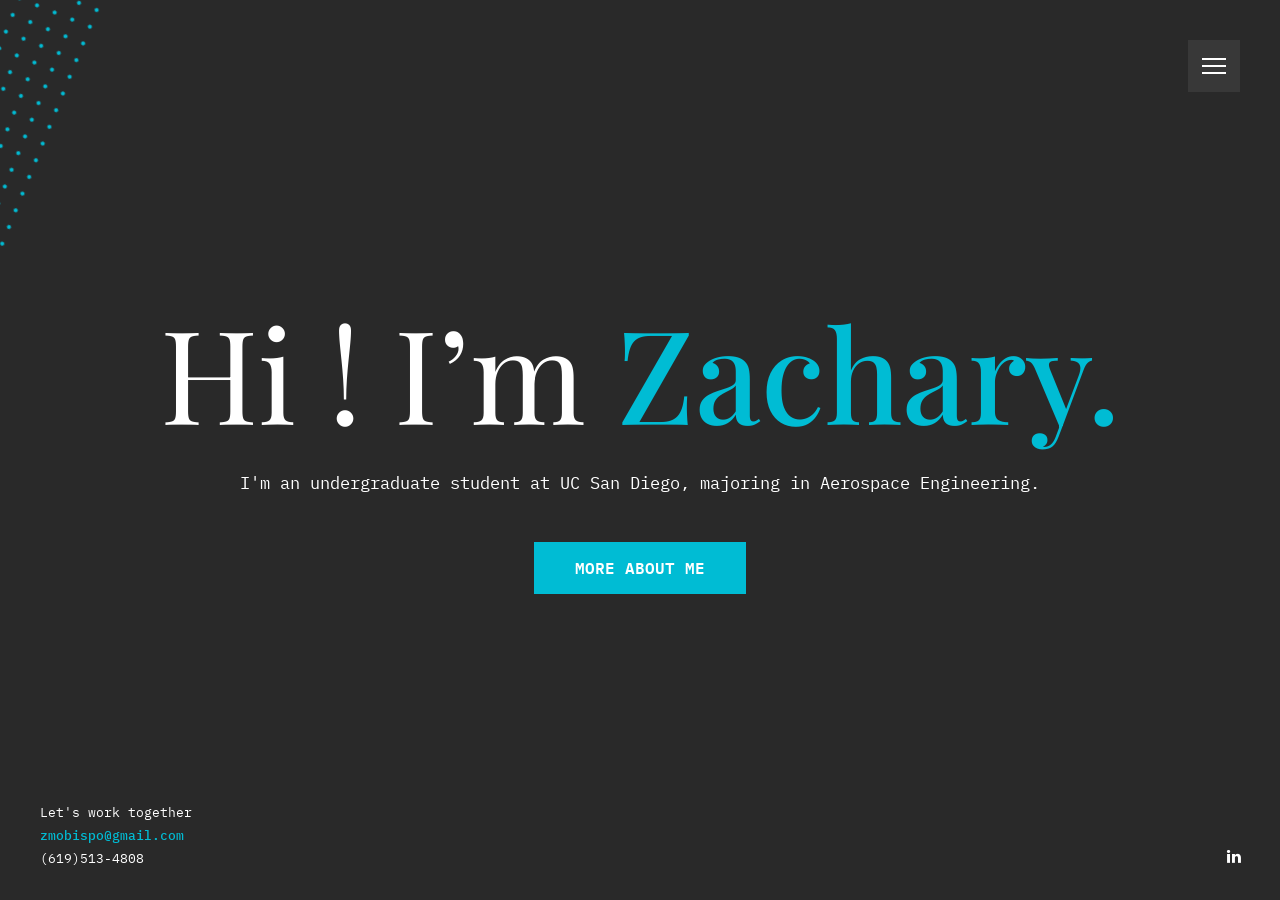
==== commit d021af10: "Updated index.html" ====
--- a/index.html
+++ b/index.html
@@ -28,7 +28,7 @@
     <script src="js/modernizr.js"></script>
 
     <!-- Favicon -->
-    <link rel="icon" type="image/png" href="images/departures-icon.png">
+    <link rel="icon" type="image/png" href="images/plane-icon.svg">
 
 </head>
 
@@ -395,15 +395,15 @@
                     <div class="item-title-hover"></div>
                     <!-- Portfolio Item Starts -->
                     <div class="grid__item col-12 col-md-6 col-lg-4" data-size="960x640">
-                        <a class="d-block" href="images/projects/Velocity Animation - Case 2.gif" data-title="CFD Research" data-category="research">
+                        <a class="d-block" href="images/projects/Velocity Animation - Case 2.gif" data-title="Laminar Spatial Mixing Layers" data-category="CFD research">
                             <!-- ¨Project Main Image Starts -->
-                            <img class="img-fluid" src="images/projects/Velocity Contours at t=0.2s.png" alt="Laminar Spatial Mixing Layer - Case 2" />
+                            <img class="img-fluid" src="images/projects/Velocity Contours at t=0.2s.png" alt="Laminar Spatial Mixing Layers - Case 2" />
                             <!-- ¨Project Main Image Ends -->
                             <!-- ¨Project Details Starts -->
                             <div class="description description--grid">
-                                <h3>CFD Research</h3>
+                                <h3>Laminar Spatial Mixing Layers</h3>
                                     <p class="project-description">
-                                        Conducted computational fluid dynamics research on laminar spatial mixing layers using ANSYS Fluent, analyzing flow development and spatial mixing behavior over various cases. Mixing layer growth was measured using velocity contours and vorticity thickness plots.
+                                        Conducted computational fluid dynamics research on laminar spatially-developing mixing layers using ANSYS Fluent, analyzing flow development and spatial mixing behavior over various cases. Mixing layer growth was measured using velocity contours and vorticity thickness plots.
                                     </p>
                                 <div class="details">
                                     <ul class="list-unstyled">
@@ -429,7 +429,7 @@
                                         </li>
                                     </ul>
                                     <!-- Project Preview Desktop Link Starts -->
-                                    <span class="btn main-btn d-none d-md-inline-block" onclick="window.open('https://preview_of_project.com')">
+                                    <span class="btn main-btn d-none d-md-inline-block" onclick="window.open('https://lnkd.in/p/g6ZPXH_S')">
                                         <span>view project</span>
                                     </span>
                                     <!-- Project Preview Desktop Link Ends -->
@@ -438,7 +438,7 @@
                             <!-- Project Details Ends -->
                         </a>
                         <!-- Project Preview Mobile Link Starts -->
-                        <span class="btn main-btn d-inline-block d-md-none" onclick="window.open('https://preview_of_project.com')">
+                        <span class="btn main-btn d-inline-block d-md-none" onclick="window.open('https://lnkd.in/p/g6ZPXH_S')">
                                 <span>view project</span>
                             </span>
                         <!-- Project Preview Mobile Link Ends -->
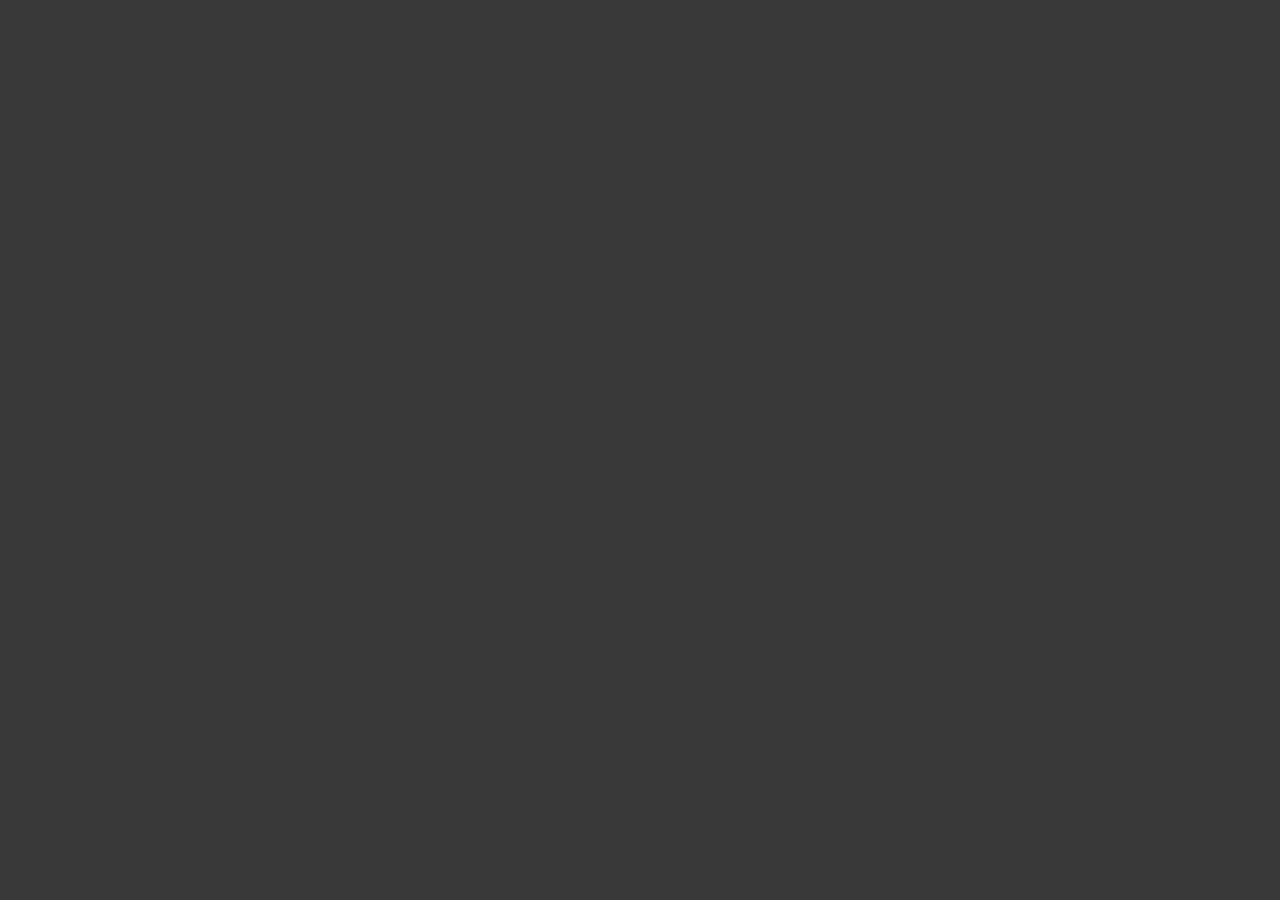
==== commit 43062680: "Updated index.html Updated Triton Droids humanoid image" ====
--- a/index.html
+++ b/index.html
@@ -395,13 +395,13 @@
                     <div class="item-title-hover"></div>
                     <!-- Portfolio Item Starts -->
                     <div class="grid__item col-12 col-md-6 col-lg-4" data-size="960x640">
-                        <a class="d-block" href="images/projects/Velocity Animation - Case 2.gif" data-title="Laminar Spatial Mixing Layers" data-category="CFD research">
+                        <a class="d-block" href="images/projects/Velocity Animation - Case 2.gif" data-title="Mixing Layer Research" data-category="CFD research">
                             <!-- ¨Project Main Image Starts -->
-                            <img class="img-fluid" src="images/projects/Velocity Contours at t=0.2s.png" alt="Laminar Spatial Mixing Layers - Case 2" />
+                            <img class="img-fluid" src="images/projects/Velocity Contours at t=0.2s.png" alt="Laminar Spatial Mixing Layers - Plate Thickness = 1 mm" />
                             <!-- ¨Project Main Image Ends -->
                             <!-- ¨Project Details Starts -->
                             <div class="description description--grid">
-                                <h3>Laminar Spatial Mixing Layers</h3>
+                                <h3>Mixing Layer Research</h3>
                                     <p class="project-description">
                                         Conducted computational fluid dynamics research on laminar spatially-developing mixing layers using ANSYS Fluent, analyzing flow development and spatial mixing behavior over various cases. Mixing layer growth was measured using velocity contours and vorticity thickness plots.
                                     </p>
@@ -446,9 +446,9 @@
                     <!-- Portfolio Item Ends -->
                     <!-- Portfolio Item Starts -->
                     <div class="grid__item col-12 col-md-6 col-lg-4" data-size="793x1080">
-                        <a class="d-block" href="images/projects/Entire Torso.png" data-title="Triton Droids at UCSD" data-category="mechanical design">
+                        <a class="d-block" href="images/projects/Full Body.png" data-title="Triton Droids at UCSD" data-category="mechanical design">
                             <!-- ¨Project Main Image Starts -->
-                            <img class="img-fluid" src="images/projects/Entire Torso.png" alt="Humanoid Torso" />
+                            <img class="img-fluid" src="images/projects/Full Body.png" alt="Triton Droids at UCSD" />
                             <!-- ¨Project Main Image Ends -->
                             <!-- ¨Project Details Starts -->
                             <div class="description description--grid">
@@ -499,7 +499,7 @@
                     <div class="grid__item col-12 col-md-6 col-lg-4" data-size="716x1080">
                         <a class="d-block" href="images/projects/bnoket flow simulation.gif" data-title="Rocket Propulsion Laboratory at UCSD" data-category="rocketry">
                             <!-- ¨Project Main Image Starts -->
-                            <img class="img-fluid" src="images/projects/bnoket flow simulation model.png" alt="Rocket Design and Testing" />
+                            <img class="img-fluid" src="images/projects/bnoket flow simulation model.png" alt="Rocket Propulsion Laboratory at UCSD" />
                             <!-- ¨Project Main Image Ends -->
                             <!-- ¨Project Details Starts -->
                             <div class="description description--grid">
@@ -548,15 +548,15 @@
                     <!-- Portfolio Item Ends -->
                     <!-- Portfolio Item Starts -->
                     <div class="grid__item col-12 col-md-6 col-lg-4" data-size="718x1080">
-                        <a class="d-block" href="images/projects/Level 4 Pressure Contours.png" data-title="CFD Wing Study" data-category="CFD Research">
+                        <a class="d-block" href="images/projects/Level 4 Pressure Contours.png" data-title="Wing Pressure Study" data-category="CFD Research">
                             <!-- ¨Project Main Image Starts -->
-                            <img class="img-fluid" src="images/projects/Level 4 Pressure Contours.png" alt="CFD Wing Study" />
+                            <img class="img-fluid" src="images/projects/Level 4 Pressure Contours.png" alt="Wing Pressure Study" />
                             <!-- ¨Project Main Image Ends -->
                             <!-- ¨Project Details Starts -->
                             <div class="description description--grid">
-                                <h3>CFD Wing Study</h3>
+                                <h3>Wing Pressure Study</h3>
                                     <p class="project-description">
-                                        Analyzed the pressure distribution over a wing to model the lift and drag forces acting on the wing. A mesh study was conducted to ensure the accuracy of results while optimizing computational resources.
+                                        Analyzed the pressure distribution over a wing to model the lift and drag forces acting on the wing. A mesh study was conducted to ensure the accuracy of results while optimizing computational resources. Results were used to validate the lift and drag performance of the wing.
                                     </p>
                                 <div class="details">
                                     <ul class="list-unstyled">
@@ -599,13 +599,13 @@
                     <!-- Portfolio Item Ends -->
                     <!-- Portfolio Item Starts -->
                     <div class="grid__item col-12 col-md-6 col-lg-4" data-size="718x1080">
-                        <a class="d-block" href="images/projects/Mach Wave Animation.gif" data-title="Mach Wave" data-category="CFD Research">
+                        <a class="d-block" href="images/projects/Mach Wave Animation.gif" data-title="CFD Algorithm Development" data-category="CFD Research">
                             <!-- ¨Project Main Image Starts -->
                             <img class="img-fluid" src="images/projects/Mach Wave (Iter = 1500).png" alt="Mach Wave" />
                             <!-- ¨Project Main Image Ends -->
                             <!-- ¨Project Details Starts -->
                             <div class="description description--grid">
-                                <h3>Mach Wave</h3>
+                                <h3>CFD Algorithm Development</h3>
                                     <p class="project-description">
                                         Developed a custom CFD algorithm via MATLAB to simulate the propagation of a Mach wave over a flat plate at speeds of Mach 4. The algorithm was validated against theoretical results and used to analyze the behavior of the Mach wave under various conditions.
                                     </p>
@@ -613,7 +613,7 @@
                                     <ul class="list-unstyled">
                                         <li>
                                             <span>Project : </span>
-                                            <span>CFD Algorithm Development</span>
+                                            <span>Mach Wave</span>
                                         </li>
                                         <li>
                                             <span>Position : </span>
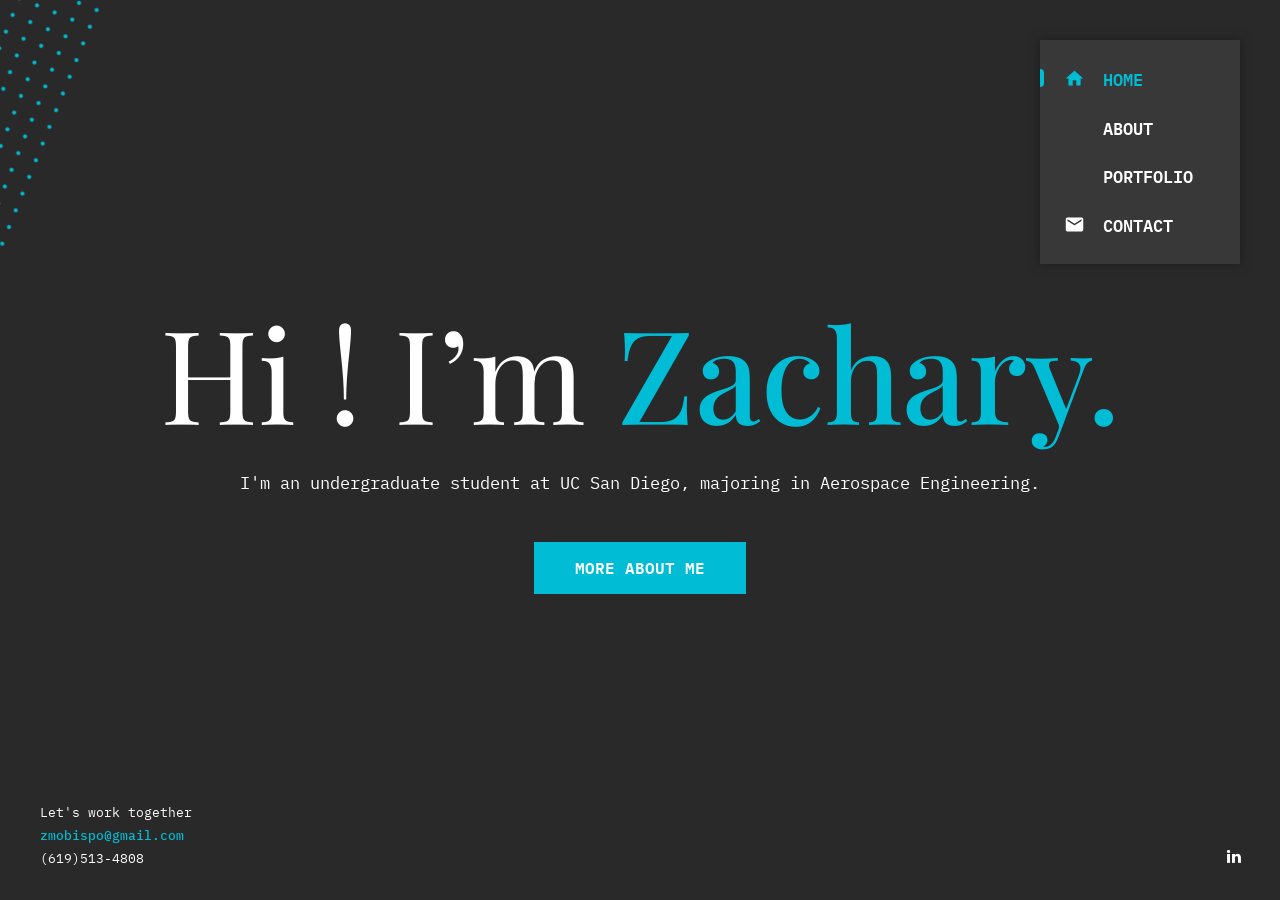
==== commit 7ffda0d0: "Updated index.html Updated to show new full body image" ====
--- a/index.html
+++ b/index.html
@@ -313,7 +313,7 @@
                     <div class="col-12 col-md-6">
                         <span class="skill-text">ANSYS Mechanical</span>
                         <div class="chart-bar">
-                            <span class="item-progress" data-percent="67" style="width: 67%;"></span>
+                            <span class="item-progress" data-percent="72" style="width: 67%;"></span>
                             <span class="percent" style="right: 33%;">67%<span class="arrow"></span></span>
                         </div>
                     </div>
@@ -409,23 +409,23 @@
                                     <ul class="list-unstyled">
                                         <li>
                                             <span>Project : </span>
-                                            <span>Laminar Spatial Mixing Layers</span>
+                                            <span style="margin-left: 5px;">Laminar Spatial Mixing Layers</span>
                                         </li>
                                         <li>
                                             <span>Position : </span>
-                                            <span>Undergraduate Researcher</span>
+                                            <span style="margin-left: 5px;">Undergraduate Researcher</span>
                                         </li>
                                         <li>
                                             <span>Tools : </span>
-                                            <span>ANSYS Fluent</span>
+                                            <span style="margin-left: 5px;">ANSYS Fluent</span>
                                         </li>
                                         <li>
                                             <span>Advisor : </span>
-                                            <span>Prof. Keiko Nomura</span>
+                                            <span style="margin-left: 5px;">Prof. Keiko Nomura</span>
                                         </li>
                                         <li>
                                             <span>Duration : </span>
-                                            <span>April 2026 - Present</span>
+                                            <span style="margin-left: 5px;">April 2026 - Present</span>
                                         </li>
                                     </ul>
                                     <!-- Project Preview Desktop Link Starts -->
@@ -446,9 +446,9 @@
                     <!-- Portfolio Item Ends -->
                     <!-- Portfolio Item Starts -->
                     <div class="grid__item col-12 col-md-6 col-lg-4" data-size="793x1080">
-                        <a class="d-block" href="images/projects/Full Body.png" data-title="Triton Droids at UCSD" data-category="mechanical design">
+                        <a class="d-block" href="images/projects/Full Assembly with New Torso.png" data-title="Triton Droids at UCSD" data-category="mechanical design">
                             <!-- ¨Project Main Image Starts -->
-                            <img class="img-fluid" src="images/projects/Full Body.png" alt="Triton Droids at UCSD" />
+                            <img class="img-fluid" src="images/projects/Full Assembly with New Torso.png" alt="Triton Droids at UCSD" />
                             <!-- ¨Project Main Image Ends -->
                             <!-- ¨Project Details Starts -->
                             <div class="description description--grid">
@@ -460,23 +460,23 @@
                                     <ul class="list-unstyled">
                                         <li>
                                             <span>Project : </span>
-                                            <span>Humanoid Robot</span>
+                                            <span style="margin-left: 5px;">Humanoid Robot</span>
                                         </li>
                                         <li>
                                             <span>Position : </span>
-                                            <span>Mechanical Team</span>
+                                            <span style="margin-left: 5px;">Mechanical Team</span>
                                         </li>
                                         <li>
                                             <span>Tools : </span>
-                                            <span>Fusion 360, ANSYS Mechanical</span>
+                                            <span style="margin-left: 5px;">Fusion 360, ANSYS Mechanical</span>
                                         </li>
                                         <li>
                                             <span>Module :</span>
-                                            <span>Upper Torso</span>
+                                            <span style="margin-left: 5px;">Upper Torso</span>
                                         </li>
                                         <li>
                                             <span>Duration : </span>
-                                            <span>August 2026 - Present</span>
+                                            <span style="margin-left: 5px;">August 2026 - Present</span>
                                         </li>
                                     </ul>
                                     <!-- Project Preview Desktop Link Starts -->
@@ -511,23 +511,23 @@
                                     <ul class="list-unstyled">
                                         <li>
                                             <span>Project : </span>
-                                            <span>Rocket Design and Testing</span>
+                                            <span style="margin-left: 5px;">Rocket Design and Testing</span>
                                         </li>
                                         <li>
                                             <span>Position : </span>
-                                            <span>Project Engineer</span>
+                                            <span style="margin-left: 5px;">Project Engineer</span>
                                         </li>
                                         <li>
                                             <span>Tools : </span>
-                                             <span>OpenRocket, SolidWorks</span>
+                                             <span style="margin-left: 5px;">OpenRocket, SolidWorks</span>
                                         </li>
                                         <li>
                                             <span>Modules : </span>
-                                            <span>Fin Can, Nose Cone</span>
+                                            <span style="margin-left: 5px;">Fin Can, Nose Cone</span>
                                         </li>
                                         <li>
                                             <span>Duration : </span>
-                                            <span>October 2024 - May 2025</span>
+                                            <span style="margin-left: 5px;">October 2024 - May 2025</span>
                                         </li>
                                     </ul>
                                     <!-- Project Preview Desktop Link Starts -->
@@ -562,23 +562,23 @@
                                     <ul class="list-unstyled">
                                         <li>
                                             <span>Project : </span>
-                                            <span>Pressure Analysis Over a Wing</span>
+                                            <span style="margin-left: 5px;">Pressure Analysis Over a Wing</span>
                                         </li>
                                         <li>
                                             <span>Position : </span>
-                                            <span>CFD Engineer</span>
+                                            <span style="margin-left: 5px;">CFD Engineer</span>
                                         </li>
                                         <li>
                                             <span>Tools : </span>
-                                            <span>ANSYS Fluent</span>
+                                            <span style="margin-left: 5px;">ANSYS Fluent</span>
                                         </li>
                                         <li>
                                             <span>Geometry : </span>
-                                            <span>ONERA M6 Airfoil</span>
+                                            <span style="margin-left: 5px;">ONERA M6 Airfoil</span>
                                         </li>
                                         <li>
                                             <span>Model : </span>
-                                            <span>k-omega SST </span>
+                                            <span style="margin-left: 5px;">k-omega SST </span>
                                         </li>
                                     </ul>
                                     <!-- Project Preview Desktop Link Starts -->
@@ -613,23 +613,23 @@
                                     <ul class="list-unstyled">
                                         <li>
                                             <span>Project : </span>
-                                            <span>Mach Wave</span>
+                                            <span style="margin-left: 5px;">Mach Wave</span>
                                         </li>
                                         <li>
                                             <span>Position : </span>
-                                            <span>CFD Engineer</span>
+                                            <span style="margin-left: 5px;">CFD Engineer</span>
                                         </li>
                                         <li>
                                             <span>Tools : </span>
-                                            <span>MATLAB</span>
-                                        </li>
-                                        <li>
-                                            <span>Eqns : </span>
-                                            <span>Compressible Navier-Stokes, Ideal Gas, Sutherland</span>
+                                            <span style="margin-left: 5px;">MATLAB</span>
+                                        </li>
+                                        <li>
+                                            <span>Models : </span>
+                                            <span style="margin-left: 5px;">Compressible Navier-Stokes, Ideal Gas, Sutherland</span>
                                         </li>
                                         <li>
                                             <span>Methods : </span>
-                                            <span>MacCormick's Method, CFL Criterion</span>
+                                            <span style="margin-left: 5px;">MacCormick's Method, CFL Criterion</span>
                                         </li>
                                     </ul>
                                     <!-- Project Preview Desktop Link Starts -->
@@ -664,23 +664,23 @@
                                     <ul class="list-unstyled">
                                         <li>
                                             <span>Project : </span>
-                                            <span>Solid Mechanics Problem Generator</span>
+                                            <span style="margin-left: 5px;">Solid Mechanics Problem Generator</span>
                                         </li>
                                         <li>
                                             <span>Position : </span>
-                                            <span>MATLAB App Developer</span>
+                                            <span style="margin-left: 5px;">MATLAB App Developer</span>
                                         </li>
                                         <li>
                                             <span>Tools : </span>
-                                            <span>MATLAB, ChatGPT, Gemini</span>
+                                            <span style="margin-left: 5px;">MATLAB, ChatGPT, Gemini</span>
                                         </li>
                                         <li>
                                             <span>Advisor : </span>
-                                            <span>Prof. Marko Lubarda</span>
+                                            <span style="margin-left: 5px;">Prof. Marko Lubarda</span>
                                         </li>
                                         <li>
                                             <span>Duration : </span>
-                                            <span>January 2026 - June 2026</span>
+                                            <span style="margin-left: 5px;">January 2026 - June 2026</span>
                                         </li>
                                     </ul>
                                     <!-- Project Preview Desktop Link Starts -->
--- a/css/style.css
+++ b/css/style.css
@@ -592,6 +592,18 @@
     animation: cd-bounce-in 0.3s linear;
 }
 
+/* Keep the navigation menu permanently open */
+#navigation.is-fixed ul {
+    visibility: visible !important;
+    transform: scale(1) !important;
+}
+
+/* Optional: hide the hamburger button */
+#navigation .navigation-trigger {
+    display: none;
+}
+
+
 /* [ SECTIONS ] */
 
 /*================================================== */
